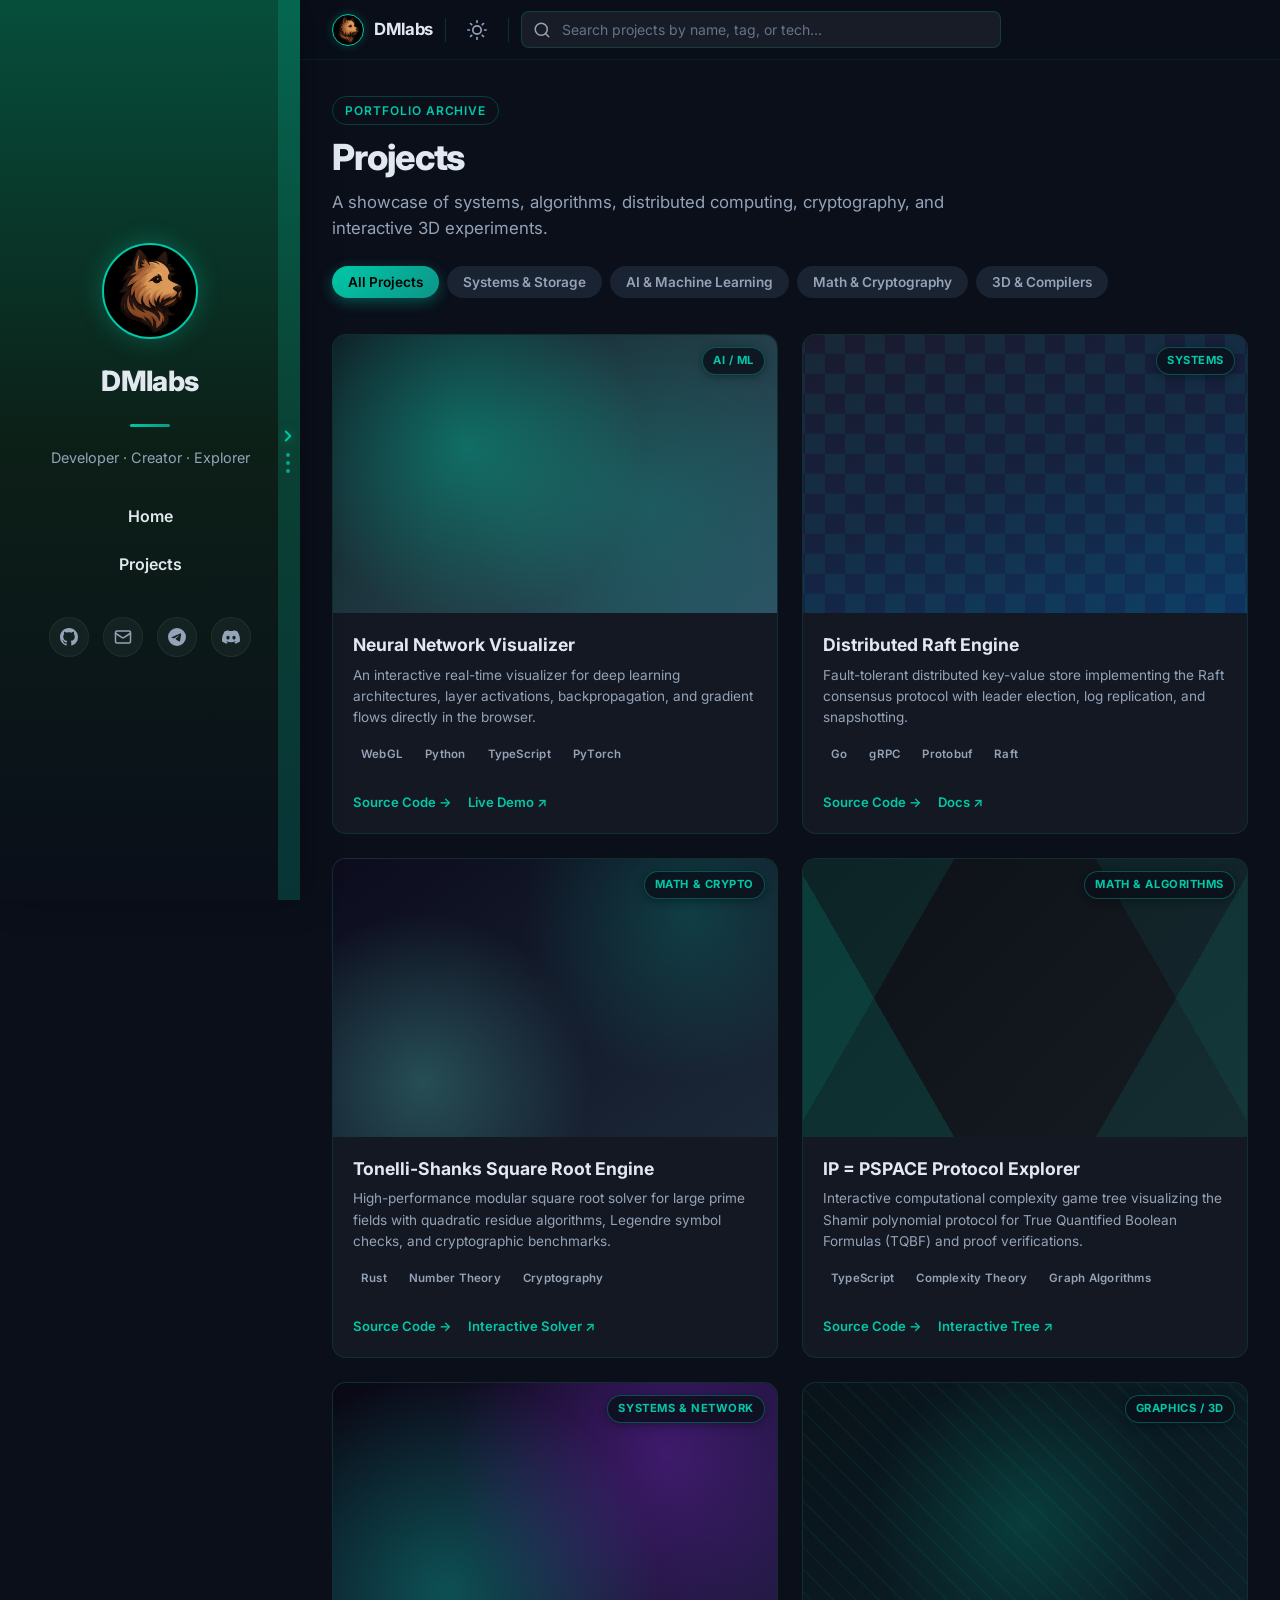
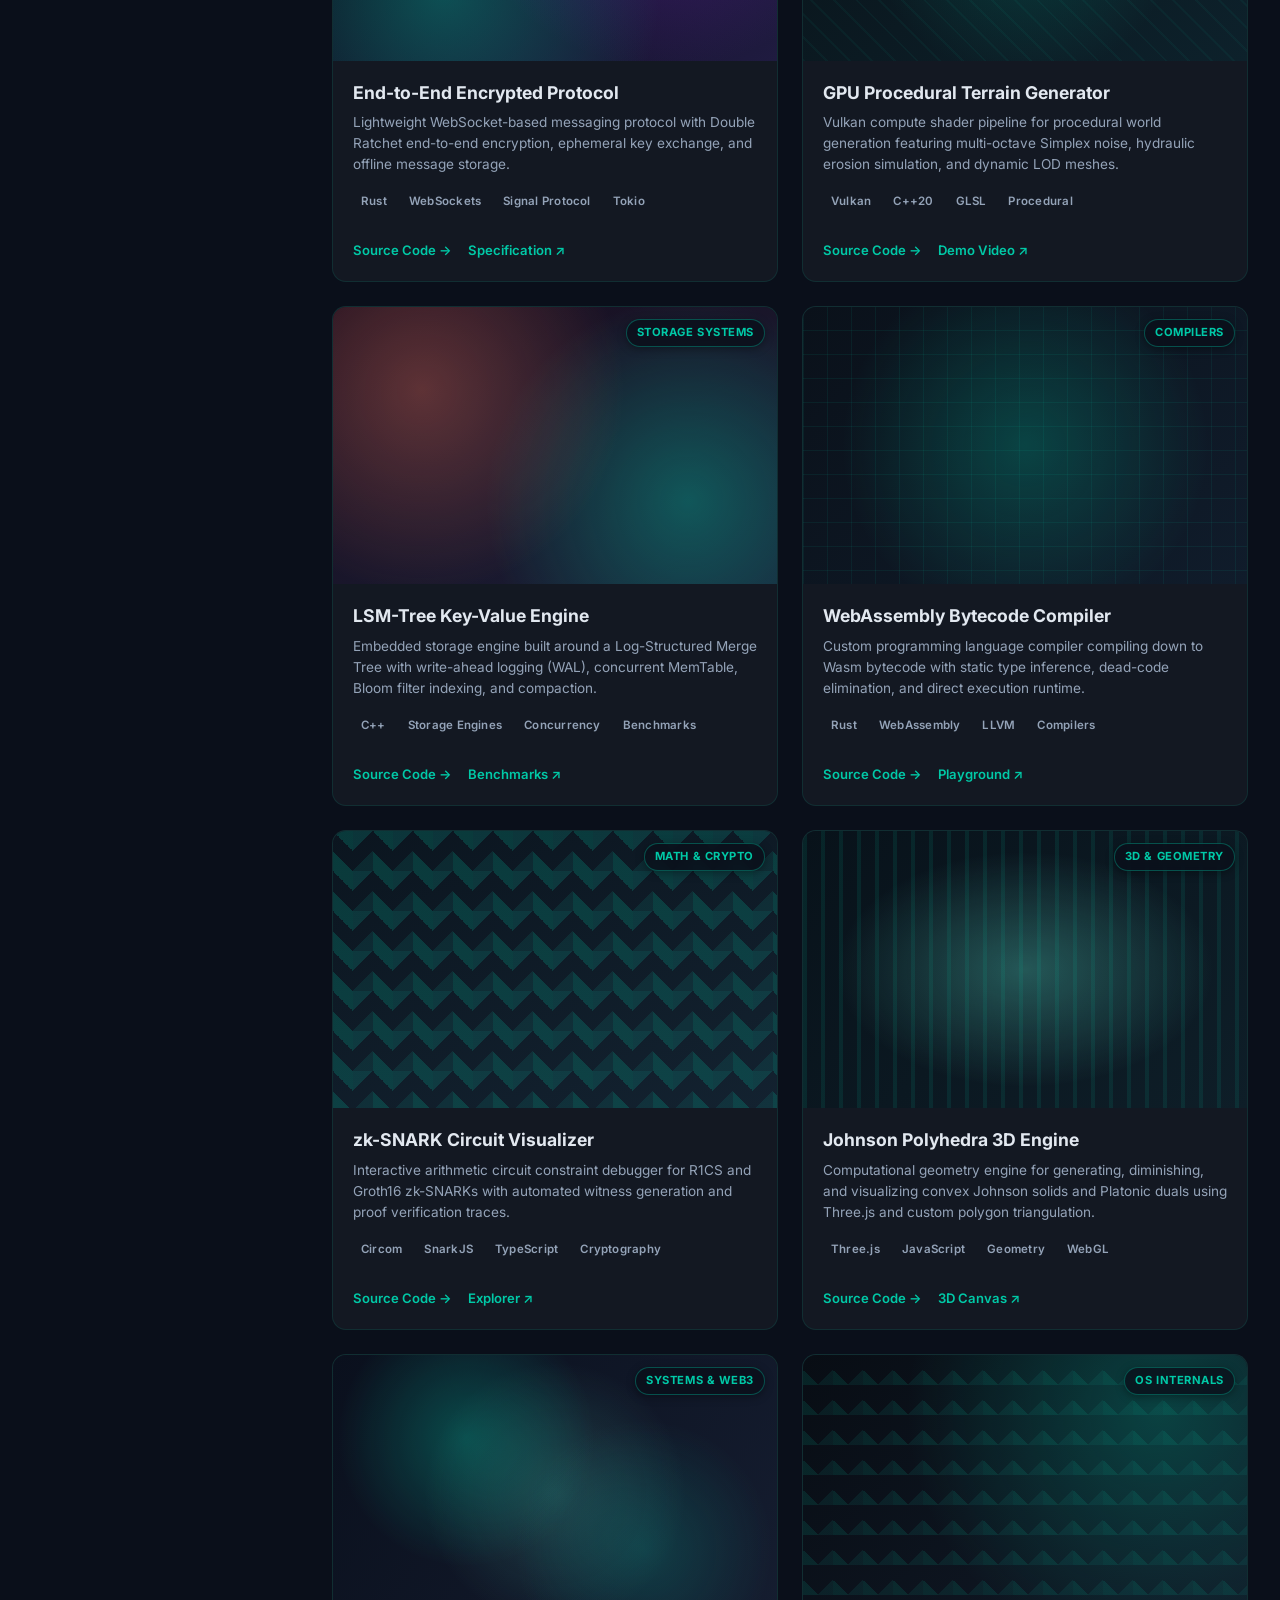
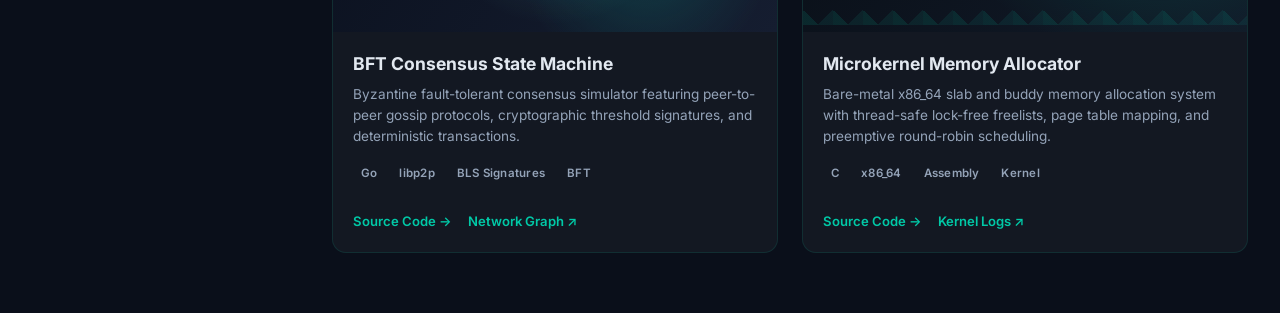
==== projects.html @ b9696342 "Improved overall quality, added projects" ====
<!DOCTYPE html>
<html lang="en" data-theme="dark">

<head>
  <meta charset="UTF-8">
  <meta name="viewport" content="width=device-width, initial-scale=1.0">
  <title>Projects — DMlabs</title>
  <meta name="description"
    content="Explore projects by DMlabs — Distributed Systems, Artificial Intelligence, Cryptography, 3D Graphics, and Algorithms.">
  <meta name="theme-color" content="#0a0f1a">

  <!-- Favicon -->
  <link rel="icon" type="image/png" href="logo.png">
  <link rel="apple-touch-icon" href="logo.png">

  <!-- Open Graph -->
  <meta property="og:title" content="Projects — DMlabs">
  <meta property="og:description" content="Explore projects by DMlabs — Systems, AI/ML, Cryptography, and 3D Graphics.">
  <meta property="og:type" content="website">
  <meta property="og:image" content="logo.png">

  <link rel="stylesheet" href="style.css">
</head>

<body>

  <div class="layout">

    <!-- ==================== Sidebar (Left Side) ==================== -->
    <aside class="sidebar" id="sidebar" aria-label="Sidebar panel">
      <!-- Toggle / Sliver strip on the right edge of the sidebar -->
      <div class="sidebar-handle" id="sidebar-handle" role="button" tabindex="0" aria-label="Toggle fullscreen"
        title="Toggle fullscreen / small side bar">
        <div class="sliver-pill">
          <!-- Chevron pointing right (expand to fullscreen) -->
          <svg class="sliver-arrow icon-expand" viewBox="0 0 24 24" fill="none" stroke="currentColor" stroke-width="2.5"
            stroke-linecap="round" stroke-linejoin="round" aria-hidden="true">
            <polyline points="9 18 15 12 9 6" />
          </svg>
          <!-- 3 grip dots -->
          <div class="sliver-grip" aria-hidden="true">
            <span></span>
            <span></span>
            <span></span>
          </div>
          <!-- Chevron pointing left (collapse back to small side bar) -->
          <svg class="sliver-arrow icon-collapse" viewBox="0 0 24 24" fill="none" stroke="currentColor"
            stroke-width="2.5" stroke-linecap="round" stroke-linejoin="round" aria-hidden="true">
            <polyline points="15 18 9 12 15 6" />
          </svg>
        </div>
      </div>

      <!-- Close / Restore button -->
      <button class="sidebar-close" id="sidebar-close" aria-label="Return to small side bar"
        title="Return to small side bar">
        <svg viewBox="0 0 24 24" fill="none" stroke="currentColor" stroke-width="2" stroke-linecap="round"
          stroke-linejoin="round">
          <line x1="18" y1="6" x2="6" y2="18" />
          <line x1="6" y1="6" x2="18" y2="18" />
        </svg>
      </button>

      <div class="sidebar-inner">
        <!-- Logo -->
        <a href="index.html" class="brand-logo-link" aria-label="DMlabs Homepage">
          <div class="brand-logo-container">
            <img src="logo.png" alt="DMlabs Logo" class="brand-logo" width="96" height="96">
          </div>
        </a>

        <!-- Brand -->
        <h2 class="brand-name"><a href="index.html" aria-label="DMlabs Homepage">DMlabs</a></h2>
        <div class="sidebar-divider"></div>
        <p class="brand-tagline">Developer · Creator · Explorer</p>

        <!-- Navigation -->
        <nav class="sidebar-nav">
          <a href="index.html">Home</a>
          <a href="projects.html" class="active">Projects</a>
        </nav>

        <!-- Social Links -->
        <div class="social-links">
          <!-- GitHub -->
          <a href="https://github.com/DMnext" target="_blank" rel="noopener noreferrer" aria-label="GitHub">
            <svg viewBox="0 0 24 24" fill="currentColor">
              <path
                d="M12 0C5.37 0 0 5.37 0 12c0 5.31 3.435 9.795 8.205 11.385.6.105.825-.255.825-.57 0-.285-.015-1.23-.015-2.235-3.015.555-3.795-.735-4.035-1.41-.135-.345-.72-1.41-1.23-1.695-.42-.225-1.02-.78-.015-.795.945-.015 1.62.87 1.845 1.23 1.08 1.815 2.805 1.305 3.495.99.105-.78.42-1.305.765-1.605-2.67-.3-5.46-1.335-5.46-5.925 0-1.305.465-2.385 1.23-3.225-.12-.3-.54-1.53.12-3.18 0 0 1.005-.315 3.3 1.23.96-.27 1.98-.405 3-.405s2.04.135 3 .405c2.295-1.56 3.3-1.23 3.3-1.23.66 1.65.24 2.88.12 3.18.765.84 1.23 1.905 1.23 3.225 0 4.605-2.805 5.625-5.475 5.925.435.375.81 1.095.81 2.22 0 1.605-.015 2.895-.015 3.3 0 .315.225.69.825.57A12.02 12.02 0 0 0 24 12c0-6.63-5.37-12-12-12z" />
            </svg>
          </a>
          <!-- Email -->
          <a href="mailto:dm2labs@gmail.com" aria-label="Email">
            <svg viewBox="0 0 24 24" fill="none" stroke="currentColor" stroke-width="2" stroke-linecap="round"
              stroke-linejoin="round">
              <rect x="2" y="4" width="20" height="16" rx="2" />
              <path d="m22 7-8.97 5.7a1.94 1.94 0 0 1-2.06 0L2 7" />
            </svg>
          </a>
          <!-- Telegram -->
          <a href="https://t.me/dm2labs" target="_blank" rel="noopener noreferrer" aria-label="Telegram">
            <svg viewBox="0 0 24 24" fill="currentColor">
              <path
                d="M11.944 0A12 12 0 0 0 0 12a12 12 0 0 0 12 12 12 12 0 0 0 12-12A12 12 0 0 0 12 0a12 12 0 0 0-.056 0zm4.962 7.224c.1-.002.321.023.465.14a.506.506 0 0 1 .171.325c.016.093.036.306.02.472-.18 1.898-.962 6.502-1.36 8.627-.168.9-.499 1.201-.82 1.23-.696.065-1.225-.46-1.9-.902-1.056-.693-1.653-1.124-2.678-1.8-1.185-.78-.417-1.21.258-1.91.177-.184 3.247-2.977 3.307-3.23.007-.032.014-.15-.056-.212s-.174-.041-.249-.024c-.106.024-1.793 1.14-5.061 3.345-.48.33-.913.49-1.302.48-.428-.008-1.252-.241-1.865-.44-.752-.245-1.349-.374-1.297-.789.027-.216.325-.437.893-.663 3.498-1.524 5.83-2.529 6.998-3.014 3.332-1.386 4.025-1.627 4.476-1.635z" />
            </svg>
          </a>
          <!-- Discord -->
          <a href="https://discordapp.com/users/1159151564368384041" target="_blank" rel="noopener noreferrer"
            aria-label="Discord">
            <svg viewBox="0 0 24 24" fill="currentColor">
              <path
                d="M20.317 4.37a19.791 19.791 0 0 0-4.885-1.515.074.074 0 0 0-.079.037c-.21.375-.444.864-.608 1.25a18.27 18.27 0 0 0-5.487 0 12.64 12.64 0 0 0-.617-1.25.077.077 0 0 0-.079-.037A19.736 19.736 0 0 0 3.677 4.37a.07.07 0 0 0-.032.027C.533 9.046-.32 13.58.099 18.057a.082.082 0 0 0 .031.057 19.9 19.9 0 0 0 5.993 3.03.078.078 0 0 0 .084-.028c.462-.63.874-1.295 1.226-1.994a.076.076 0 0 0-.041-.106 13.107 13.107 0 0 1-1.872-.892.077.077 0 0 1-.008-.128 10.2 10.2 0 0 0 .372-.292.074.074 0 0 1 .077-.01c3.928 1.793 8.18 1.793 12.062 0a.074.074 0 0 1 .078.01c.12.098.246.198.373.292a.077.077 0 0 1-.006.127 12.299 12.299 0 0 1-1.873.892.077.077 0 0 0-.041.107c.36.698.772 1.362 1.225 1.993a.076.076 0 0 0 .084.028 19.839 19.839 0 0 0 6.002-3.03.077.077 0 0 0 .032-.054c.5-5.177-.838-9.674-3.549-13.66a.061.061 0 0 0-.031-.03zM8.02 15.33c-1.183 0-2.157-1.085-2.157-2.419 0-1.333.956-2.419 2.157-2.419 1.21 0 2.176 1.096 2.157 2.42 0 1.333-.956 2.418-2.157 2.418zm7.975 0c-1.183 0-2.157-1.085-2.157-2.419 0-1.333.956-2.419 2.157-2.419 1.21 0 2.176 1.096 2.157 2.42 0 1.333-.946 2.418-2.157 2.418z" />
            </svg>
          </a>
        </div>
      </div>
    </aside>

    <!-- ==================== Main Content Area ==================== -->
    <div class="main-content" id="main-content">

      <!-- Top Bar: Hamburger (Mobile) + Brand Logo + Theme Toggle + Search -->
      <header class="top-bar">
        <!-- Mobile hamburger toggle button (on left side) -->
        <button class="hamburger" id="hamburger" aria-label="Toggle side panel" title="Toggle side panel">
          <svg viewBox="0 0 24 24" fill="none" stroke="currentColor" stroke-width="2" stroke-linecap="round"
            stroke-linejoin="round">
            <line x1="3" y1="6" x2="21" y2="6" />
            <line x1="3" y1="12" x2="21" y2="12" />
            <line x1="3" y1="18" x2="21" y2="18" />
          </svg>
        </button>

        <!-- Brand Logo & Name in Header -->
        <a href="index.html" class="top-bar-brand" aria-label="DMlabs Home">
          <img src="logo.png" alt="DMlabs logo" class="top-bar-logo" width="32" height="32">
          <span class="top-bar-name">DMlabs</span>
        </a>

        <div class="top-bar-divider"></div>

        <button class="theme-toggle" id="theme-toggle" aria-label="Toggle theme" title="Toggle light/dark theme">
          <!-- Sun icon (shown in dark mode) -->
          <svg class="icon-sun" viewBox="0 0 24 24" fill="none" stroke="currentColor" stroke-width="2"
            stroke-linecap="round" stroke-linejoin="round">
            <circle cx="12" cy="12" r="5" />
            <line x1="12" y1="1" x2="12" y2="3" />
            <line x1="12" y1="21" x2="12" y2="23" />
            <line x1="4.22" y1="4.22" x2="5.64" y2="5.64" />
            <line x1="18.36" y1="18.36" x2="19.78" y2="19.78" />
            <line x1="1" y1="12" x2="3" y2="12" />
            <line x1="21" y1="12" x2="23" y2="12" />
            <line x1="4.22" y1="19.78" x2="5.64" y2="18.36" />
            <line x1="18.36" y1="5.64" x2="19.78" y2="4.22" />
          </svg>
          <!-- Moon icon (shown in light mode) -->
          <svg class="icon-moon" viewBox="0 0 24 24" fill="none" stroke="currentColor" stroke-width="2"
            stroke-linecap="round" stroke-linejoin="round" style="display:none;">
            <path d="M21 12.79A9 9 0 1 1 11.21 3 7 7 0 0 0 21 12.79z" />
          </svg>
        </button>

        <div class="top-bar-divider"></div>

        <div class="search-container">
          <span class="search-icon" aria-hidden="true">
            <svg viewBox="0 0 24 24" fill="none" stroke="currentColor" stroke-width="2" stroke-linecap="round"
              stroke-linejoin="round">
              <circle cx="11" cy="11" r="8" />
              <line x1="21" y1="21" x2="16.65" y2="16.65" />
            </svg>
          </span>
          <input type="search" class="search-input" id="search-input" placeholder="Search projects by name, tag, or tech..."
            aria-label="Search projects" autocomplete="off" spellcheck="false">
        </div>
      </header>

      <!-- Projects Page Header -->
      <section class="page-header-section">
        <div class="page-header-badge">Portfolio Archive</div>
        <h1 class="page-title">Projects</h1>
        <p class="page-subtitle">
          A showcase of systems, algorithms, distributed computing, cryptography, and interactive 3D experiments.
        </p>

        <!-- Category Filters -->
        <div class="filter-bar" role="tablist" aria-label="Project categories">
          <button class="filter-btn active" data-category="all" role="tab" aria-selected="true">All Projects</button>
          <button class="filter-btn" data-category="systems" role="tab" aria-selected="false">Systems & Storage</button>
          <button class="filter-btn" data-category="ai" role="tab" aria-selected="false">AI & Machine Learning</button>
          <button class="filter-btn" data-category="math" role="tab" aria-selected="false">Math & Cryptography</button>
          <button class="filter-btn" data-category="graphics" role="tab" aria-selected="false">3D & Compilers</button>
        </div>
      </section>

      <!-- Projects Grid -->
      <section class="projects-section projects-page-section">
        <div class="projects-grid" id="projects-grid">

          <!-- Card 1: Neural Network Visualizer -->
          <article class="project-card" data-category="ai">
            <div class="card-image">
              <div class="card-image-inner pattern-1"></div>
              <span class="card-badge">AI / ML</span>
            </div>
            <div class="card-body">
              <h3 class="card-title"><a href="#">Neural Network Visualizer</a></h3>
              <p class="card-desc">An interactive real-time visualizer for deep learning architectures, layer activations, backpropagation, and gradient flows directly in the browser.</p>
              <div class="card-tags">
                <span class="tag-pill">WebGL</span>
                <span class="tag-pill">Python</span>
                <span class="tag-pill">TypeScript</span>
                <span class="tag-pill">PyTorch</span>
              </div>
              <div class="card-actions">
                <a href="#" class="card-action-link">Source Code →</a>
                <a href="#" class="card-action-link">Live Demo ↗</a>
              </div>
            </div>
          </article>

          <!-- Card 2: Distributed Raft Consensus Engine -->
          <article class="project-card" data-category="systems">
            <div class="card-image">
              <div class="card-image-inner pattern-2"></div>
              <span class="card-badge">Systems</span>
            </div>
            <div class="card-body">
              <h3 class="card-title"><a href="#">Distributed Raft Engine</a></h3>
              <p class="card-desc">Fault-tolerant distributed key-value store implementing the Raft consensus protocol with leader election, log replication, and snapshotting.</p>
              <div class="card-tags">
                <span class="tag-pill">Go</span>
                <span class="tag-pill">gRPC</span>
                <span class="tag-pill">Protobuf</span>
                <span class="tag-pill">Raft</span>
              </div>
              <div class="card-actions">
                <a href="#" class="card-action-link">Source Code →</a>
                <a href="#" class="card-action-link">Docs ↗</a>
              </div>
            </div>
          </article>

          <!-- Card 3: Tonelli-Shanks Prime Modulo Engine -->
          <article class="project-card" data-category="math">
            <div class="card-image">
              <div class="card-image-inner pattern-3"></div>
              <span class="card-badge">Math & Crypto</span>
            </div>
            <div class="card-body">
              <h3 class="card-title"><a href="#">Tonelli-Shanks Square Root Engine</a></h3>
              <p class="card-desc">High-performance modular square root solver for large prime fields with quadratic residue algorithms, Legendre symbol checks, and cryptographic benchmarks.</p>
              <div class="card-tags">
                <span class="tag-pill">Rust</span>
                <span class="tag-pill">Number Theory</span>
                <span class="tag-pill">Cryptography</span>
              </div>
              <div class="card-actions">
                <a href="#" class="card-action-link">Source Code →</a>
                <a href="#" class="card-action-link">Interactive Solver ↗</a>
              </div>
            </div>
          </article>

          <!-- Card 4: IP = PSPACE Interactive Protocol Explorer -->
          <article class="project-card" data-category="math">
            <div class="card-image">
              <div class="card-image-inner pattern-4"></div>
              <span class="card-badge">Math & Algorithms</span>
            </div>
            <div class="card-body">
              <h3 class="card-title"><a href="#">IP = PSPACE Protocol Explorer</a></h3>
              <p class="card-desc">Interactive computational complexity game tree visualizing the Shamir polynomial protocol for True Quantified Boolean Formulas (TQBF) and proof verifications.</p>
              <div class="card-tags">
                <span class="tag-pill">TypeScript</span>
                <span class="tag-pill">Complexity Theory</span>
                <span class="tag-pill">Graph Algorithms</span>
              </div>
              <div class="card-actions">
                <a href="#" class="card-action-link">Source Code →</a>
                <a href="#" class="card-action-link">Interactive Tree ↗</a>
              </div>
            </div>
          </article>

          <!-- Card 5: Real-Time Encrypted Chat Protocol -->
          <article class="project-card" data-category="systems">
            <div class="card-image">
              <div class="card-image-inner pattern-5"></div>
              <span class="card-badge">Systems & Network</span>
            </div>
            <div class="card-body">
              <h3 class="card-title"><a href="#">End-to-End Encrypted Protocol</a></h3>
              <p class="card-desc">Lightweight WebSocket-based messaging protocol with Double Ratchet end-to-end encryption, ephemeral key exchange, and offline message storage.</p>
              <div class="card-tags">
                <span class="tag-pill">Rust</span>
                <span class="tag-pill">WebSockets</span>
                <span class="tag-pill">Signal Protocol</span>
                <span class="tag-pill">Tokio</span>
              </div>
              <div class="card-actions">
                <a href="#" class="card-action-link">Source Code →</a>
                <a href="#" class="card-action-link">Specification ↗</a>
              </div>
            </div>
          </article>

          <!-- Card 6: GPU Procedural Terrain Generator -->
          <article class="project-card" data-category="graphics">
            <div class="card-image">
              <div class="card-image-inner pattern-6"></div>
              <span class="card-badge">Graphics / 3D</span>
            </div>
            <div class="card-body">
              <h3 class="card-title"><a href="#">GPU Procedural Terrain Generator</a></h3>
              <p class="card-desc">Vulkan compute shader pipeline for procedural world generation featuring multi-octave Simplex noise, hydraulic erosion simulation, and dynamic LOD meshes.</p>
              <div class="card-tags">
                <span class="tag-pill">Vulkan</span>
                <span class="tag-pill">C++20</span>
                <span class="tag-pill">GLSL</span>
                <span class="tag-pill">Procedural</span>
              </div>
              <div class="card-actions">
                <a href="#" class="card-action-link">Source Code →</a>
                <a href="#" class="card-action-link">Demo Video ↗</a>
              </div>
            </div>
          </article>

          <!-- Card 7: LSM-Tree Key-Value Database -->
          <article class="project-card" data-category="systems">
            <div class="card-image">
              <div class="card-image-inner pattern-7"></div>
              <span class="card-badge">Storage Systems</span>
            </div>
            <div class="card-body">
              <h3 class="card-title"><a href="#">LSM-Tree Key-Value Engine</a></h3>
              <p class="card-desc">Embedded storage engine built around a Log-Structured Merge Tree with write-ahead logging (WAL), concurrent MemTable, Bloom filter indexing, and compaction.</p>
              <div class="card-tags">
                <span class="tag-pill">C++</span>
                <span class="tag-pill">Storage Engines</span>
                <span class="tag-pill">Concurrency</span>
                <span class="tag-pill">Benchmarks</span>
              </div>
              <div class="card-actions">
                <a href="#" class="card-action-link">Source Code →</a>
                <a href="#" class="card-action-link">Benchmarks ↗</a>
              </div>
            </div>
          </article>

          <!-- Card 8: WebAssembly Bytecode Compiler -->
          <article class="project-card" data-category="graphics">
            <div class="card-image">
              <div class="card-image-inner pattern-8"></div>
              <span class="card-badge">Compilers</span>
            </div>
            <div class="card-body">
              <h3 class="card-title"><a href="#">WebAssembly Bytecode Compiler</a></h3>
              <p class="card-desc">Custom programming language compiler compiling down to Wasm bytecode with static type inference, dead-code elimination, and direct execution runtime.</p>
              <div class="card-tags">
                <span class="tag-pill">Rust</span>
                <span class="tag-pill">WebAssembly</span>
                <span class="tag-pill">LLVM</span>
                <span class="tag-pill">Compilers</span>
              </div>
              <div class="card-actions">
                <a href="#" class="card-action-link">Source Code →</a>
                <a href="#" class="card-action-link">Playground ↗</a>
              </div>
            </div>
          </article>

          <!-- Card 9: Zero-Knowledge Proof Circuit Visualizer -->
          <article class="project-card" data-category="math">
            <div class="card-image">
              <div class="card-image-inner pattern-9"></div>
              <span class="card-badge">Math & Crypto</span>
            </div>
            <div class="card-body">
              <h3 class="card-title"><a href="#">zk-SNARK Circuit Visualizer</a></h3>
              <p class="card-desc">Interactive arithmetic circuit constraint debugger for R1CS and Groth16 zk-SNARKs with automated witness generation and proof verification traces.</p>
              <div class="card-tags">
                <span class="tag-pill">Circom</span>
                <span class="tag-pill">SnarkJS</span>
                <span class="tag-pill">TypeScript</span>
                <span class="tag-pill">Cryptography</span>
              </div>
              <div class="card-actions">
                <a href="#" class="card-action-link">Source Code →</a>
                <a href="#" class="card-action-link">Explorer ↗</a>
              </div>
            </div>
          </article>

          <!-- Card 10: Metabidiminished 3D Polyhedra Explorer -->
          <article class="project-card" data-category="graphics">
            <div class="card-image">
              <div class="card-image-inner pattern-10"></div>
              <span class="card-badge">3D & Geometry</span>
            </div>
            <div class="card-body">
              <h3 class="card-title"><a href="#">Johnson Polyhedra 3D Engine</a></h3>
              <p class="card-desc">Computational geometry engine for generating, diminishing, and visualizing convex Johnson solids and Platonic duals using Three.js and custom polygon triangulation.</p>
              <div class="card-tags">
                <span class="tag-pill">Three.js</span>
                <span class="tag-pill">JavaScript</span>
                <span class="tag-pill">Geometry</span>
                <span class="tag-pill">WebGL</span>
              </div>
              <div class="card-actions">
                <a href="#" class="card-action-link">Source Code →</a>
                <a href="#" class="card-action-link">3D Canvas ↗</a>
              </div>
            </div>
          </article>

          <!-- Card 11: BFT Blockchain State Machine Prototype -->
          <article class="project-card" data-category="systems">
            <div class="card-image">
              <div class="card-image-inner pattern-11"></div>
              <span class="card-badge">Systems & Web3</span>
            </div>
            <div class="card-body">
              <h3 class="card-title"><a href="#">BFT Consensus State Machine</a></h3>
              <p class="card-desc">Byzantine fault-tolerant consensus simulator featuring peer-to-peer gossip protocols, cryptographic threshold signatures, and deterministic transactions.</p>
              <div class="card-tags">
                <span class="tag-pill">Go</span>
                <span class="tag-pill">libp2p</span>
                <span class="tag-pill">BLS Signatures</span>
                <span class="tag-pill">BFT</span>
              </div>
              <div class="card-actions">
                <a href="#" class="card-action-link">Source Code →</a>
                <a href="#" class="card-action-link">Network Graph ↗</a>
              </div>
            </div>
          </article>

          <!-- Card 12: Microkernel Memory Allocator & Scheduler -->
          <article class="project-card" data-category="systems">
            <div class="card-image">
              <div class="card-image-inner pattern-12"></div>
              <span class="card-badge">OS Internals</span>
            </div>
            <div class="card-body">
              <h3 class="card-title"><a href="#">Microkernel Memory Allocator</a></h3>
              <p class="card-desc">Bare-metal x86_64 slab and buddy memory allocation system with thread-safe lock-free freelists, page table mapping, and preemptive round-robin scheduling.</p>
              <div class="card-tags">
                <span class="tag-pill">C</span>
                <span class="tag-pill">x86_64</span>
                <span class="tag-pill">Assembly</span>
                <span class="tag-pill">Kernel</span>
              </div>
              <div class="card-actions">
                <a href="#" class="card-action-link">Source Code →</a>
                <a href="#" class="card-action-link">Kernel Logs ↗</a>
              </div>
            </div>
          </article>

          <!-- No results message -->
          <div class="no-results" id="no-results">
            <svg viewBox="0 0 24 24" fill="none" stroke="currentColor" stroke-width="1.5" stroke-linecap="round"
              stroke-linejoin="round">
              <circle cx="11" cy="11" r="8" />
              <line x1="21" y1="21" x2="16.65" y2="16.65" />
            </svg>
            <p>No projects match your search or filter criteria.</p>
          </div>

        </div>
      </section>

    </div>

    <!-- Sidebar overlay for mobile / fullscreen backdrop -->
    <div class="sidebar-overlay" id="sidebar-overlay"></div>

  </div>

  <!-- Scripts -->
  <script defer src="script.js"></script>
</body>

</html>
---- style.css ----
/* ============================================
   DMlabs Portfolio — Design System & Styles
   ============================================ */

/* --- Google Fonts --- */
@import url('https://fonts.googleapis.com/css2?family=Inter:wght@300;400;500;600;700;800&display=swap');

/* --- CSS Custom Properties (Dark Theme — Default) --- */
:root {
  --bg-primary: #0a0f1a;
  --bg-secondary: #111827;
  --bg-surface: #1a2332;
  --text-primary: #e2e8f0;
  --text-secondary: #94a3b8;
  --text-muted: #64748b;
  --accent: #00c9a7;
  --accent-light: #5eead4;
  --accent-dark: #0d9488;
  --accent-gradient: linear-gradient(135deg, #00c9a7, #0d9488);
  --card-bg: rgba(255, 255, 255, 0.04);
  --card-border: rgba(0, 201, 167, 0.12);
  --card-hover-border: rgba(0, 201, 167, 0.35);
  --card-hover-shadow: 0 20px 40px rgba(0, 201, 167, 0.12);
  --sidebar-gradient: linear-gradient(180deg, #064e3b 0%, #0c1f17 50%, #0a0f1a 100%);
  --header-bg: rgba(10, 15, 26, 0.85);
  --header-border: rgba(0, 201, 167, 0.1);
  --divider: rgba(0, 201, 167, 0.2);
  --search-bg: rgba(255, 255, 255, 0.06);
  --search-border: rgba(0, 201, 167, 0.2);
  --search-focus-border: rgba(0, 201, 167, 0.5);
  --icon-color: #94a3b8;
  --icon-hover: #00c9a7;
  --overlay-bg: rgba(0, 0, 0, 0.6);
  --scrollbar-track: #111827;
  --scrollbar-thumb: #1e3a30;
  --handle-color: rgba(0, 201, 167, 0.2);
  --handle-hover: rgba(0, 201, 167, 0.45);

  /* Sizing */
  --sidebar-width: 300px;
  --sliver-width: 34px;
  --header-height: 60px;
  --border-radius: 14px;
  --border-radius-sm: 8px;
  --border-radius-lg: 20px;

  /* Animation */
  --transition: 0.3s cubic-bezier(0.4, 0, 0.2, 1);
  --transition-slow: 0.5s cubic-bezier(0.4, 0, 0.2, 1);
}

/* --- Light Theme Override --- */
[data-theme="light"] {
  --bg-primary: #f8fafb;
  --bg-secondary: #ffffff;
  --bg-surface: #f1f5f9;
  --text-primary: #1a202c;
  --text-secondary: #4a5568;
  --text-muted: #718096;
  --accent: #0d9488;
  --accent-light: #14b8a6;
  --accent-dark: #047857;
  --accent-gradient: linear-gradient(135deg, #14b8a6, #047857);
  --card-bg: #ffffff;
  --card-border: rgba(13, 148, 136, 0.15);
  --card-hover-border: rgba(13, 148, 136, 0.4);
  --card-hover-shadow: 0 20px 40px rgba(13, 148, 136, 0.1);
  --sidebar-gradient: linear-gradient(180deg, #ccfbf1 0%, #e6fffa 50%, #f8fafb 100%);
  --header-bg: rgba(248, 250, 251, 0.88);
  --header-border: rgba(13, 148, 136, 0.12);
  --divider: rgba(13, 148, 136, 0.2);
  --search-bg: rgba(0, 0, 0, 0.04);
  --search-border: rgba(13, 148, 136, 0.2);
  --search-focus-border: rgba(13, 148, 136, 0.5);
  --icon-color: #4a5568;
  --icon-hover: #0d9488;
  --overlay-bg: rgba(0, 0, 0, 0.3);
  --scrollbar-track: #e2e8f0;
  --scrollbar-thumb: #a0d8cc;
  --handle-color: rgba(13, 148, 136, 0.2);
  --handle-hover: rgba(13, 148, 136, 0.4);
}

/* --- Reset & Base --- */
*, *::before, *::after {
  margin: 0;
  padding: 0;
  box-sizing: border-box;
}

html {
  scroll-behavior: smooth;
  scrollbar-color: var(--scrollbar-thumb) var(--scrollbar-track);
}

body {
  font-family: 'Inter', -apple-system, BlinkMacSystemFont, 'Segoe UI', sans-serif;
  background: var(--bg-primary);
  color: var(--text-primary);
  line-height: 1.6;
  overflow-x: hidden;
  transition: background var(--transition), color var(--transition);
  -webkit-font-smoothing: antialiased;
  -moz-osx-font-smoothing: grayscale;
}

a {
  color: var(--accent);
  text-decoration: none;
  transition: color var(--transition);
}
a:hover { color: var(--accent-light); }

::-webkit-scrollbar { width: 8px; }
::-webkit-scrollbar-track { background: var(--scrollbar-track); }
::-webkit-scrollbar-thumb { background: var(--scrollbar-thumb); border-radius: 4px; }

/* ============================================ Layout */
.layout { display: flex; min-height: 100vh; position: relative; }

/* Main Content Area (Margin on the LEFT for sidebar) */
.main-content {
  flex: 1;
  margin-left: var(--sidebar-width);
  margin-right: 0;
  transition: margin var(--transition);
}

/* ============================================ Header / Top Bar */
.top-bar {
  position: sticky;
  top: 0;
  z-index: 100;
  display: flex;
  align-items: center;
  gap: 12px;
  padding: 10px 32px;
  height: var(--header-height);
  background: var(--header-bg);
  backdrop-filter: blur(20px);
  -webkit-backdrop-filter: blur(20px);
  border-bottom: 1px solid var(--header-border);
  transition: background var(--transition), border-color var(--transition), padding var(--transition);
}

.theme-toggle {
  display: flex;
  align-items: center;
  justify-content: center;
  width: 38px; height: 38px;
  border: none;
  background: transparent;
  color: var(--icon-color);
  cursor: pointer;
  border-radius: var(--border-radius-sm);
  transition: color var(--transition), background var(--transition);
  flex-shrink: 0;
}
.theme-toggle:hover { color: var(--icon-hover); background: var(--search-bg); }
.theme-toggle svg { width: 20px; height: 20px; }

.top-bar-divider {
  width: 1px; height: 24px;
  background: var(--divider);
  flex-shrink: 0;
}

/* Top Bar Brand */
.top-bar-brand {
  display: flex;
  align-items: center;
  gap: 10px;
  text-decoration: none;
  color: var(--text-primary);
  font-weight: 700;
  font-size: 1.05rem;
  letter-spacing: -0.02em;
  transition: color var(--transition);
  flex-shrink: 0;
}
.top-bar-brand:hover {
  color: var(--accent);
}
.top-bar-logo {
  width: 32px;
  height: 32px;
  border-radius: 50%;
  border: 1.5px solid var(--accent);
  box-shadow: 0 0 10px rgba(0, 201, 167, 0.25);
  display: block;
  object-fit: cover;
  background: #000;
  transition: transform var(--transition), box-shadow var(--transition), border-color var(--transition);
}
.top-bar-brand:hover .top-bar-logo {
  transform: scale(1.08);
  border-color: var(--accent-light);
  box-shadow: 0 0 14px rgba(94, 234, 212, 0.5);
}
.top-bar-name {
  font-weight: 700;
}


.search-container,
.search-wrapper {
  position: relative;
  flex: 1;
  max-width: 480px;
  display: flex;
  align-items: center;
}

.search-icon {
  position: absolute;
  left: 12px;
  color: var(--icon-color);
  pointer-events: none;
  transition: color var(--transition);
}
.search-icon svg { width: 18px; height: 18px; display: block; }

.search-input {
  width: 100%;
  padding: 9px 14px 9px 40px;
  border: 1px solid var(--search-border);
  border-radius: var(--border-radius-sm);
  background: var(--search-bg);
  color: var(--text-primary);
  font-family: inherit;
  font-size: 0.875rem;
  outline: none;
  transition: border-color var(--transition), background var(--transition),
    box-shadow var(--transition), color var(--transition);
}
.search-input::placeholder { color: var(--text-muted); }
.search-input:focus {
  border-color: var(--search-focus-border);
  box-shadow: 0 0 0 3px rgba(0, 201, 167, 0.08);
}

/* Hamburger (mobile on left) */
.hamburger {
  display: none;
  align-items: center;
  justify-content: center;
  width: 38px; height: 38px;
  border: none;
  background: transparent;
  color: var(--icon-color);
  cursor: pointer;
  border-radius: var(--border-radius-sm);
  transition: color var(--transition), background var(--transition);
  flex-shrink: 0;
}
.hamburger:hover { color: var(--icon-hover); background: var(--search-bg); }
.hamburger svg { width: 22px; height: 22px; }

/* ============================================ Sidebar (LEFT SIDE) */
.sidebar {
  position: fixed;
  left: 0; top: 0; bottom: 0;
  right: auto;
  width: var(--sidebar-width);
  background: var(--sidebar-gradient);
  display: flex;
  flex-direction: column;
  align-items: center;
  justify-content: center;
  padding: 40px 28px;
  z-index: 200;
  transition: background var(--transition-slow), transform 0.35s cubic-bezier(0.16, 1, 0.3, 1), width 0.35s cubic-bezier(0.16, 1, 0.3, 1);
  overflow-y: auto;
  overflow-x: hidden;
  box-shadow: 8px 0 32px rgba(0, 0, 0, 0.25);
}

/* Fullscreen Mode */
.sidebar.fullscreen {
  width: 100vw !important;
  z-index: 250;
  box-shadow: 0 0 50px rgba(0, 0, 0, 0.6);
}

/* Suppress transition during active gesture slide */
.sidebar.sliding {
  transition: none !important;
}

.sidebar-inner {
  display: flex;
  flex-direction: column;
  align-items: center;
  gap: 20px;
  text-align: center;
  width: 100%;
}

/* --- Toggle / Sliver Strip on RIGHT EDGE of sidebar --- */
.sidebar-handle {
  position: absolute;
  right: 0; top: 0; bottom: 0;
  left: auto;
  width: 22px;
  cursor: pointer;
  background: var(--handle-color);
  border-right: 2px solid transparent;
  z-index: 210;
  transition: background var(--transition), width var(--transition), border-color var(--transition);
  display: flex;
  align-items: center;
  justify-content: center;
  touch-action: none;
  user-select: none;
  -webkit-user-select: none;
}

.sidebar-handle:hover {
  width: 28px;
  background: var(--handle-hover);
  border-right-color: var(--accent);
}

/* Sliver pill indicator (chevron + grip dots) */
.sliver-pill {
  display: flex;
  flex-direction: column;
  align-items: center;
  justify-content: center;
  gap: 8px;
  width: 100%;
  height: 84px;
  pointer-events: none;
}

.sliver-arrow {
  width: 18px;
  height: 18px;
  color: var(--accent);
  filter: drop-shadow(0 0 5px rgba(0, 201, 167, 0.5));
  transition: transform var(--transition), color var(--transition);
}

/* Small sidebar: arrow points right (expand) */
.sliver-arrow.icon-expand {
  display: block;
}
.sliver-arrow.icon-collapse {
  display: none;
}

/* Fullscreen: arrow points left (collapse) */
.sidebar.fullscreen .sliver-arrow.icon-expand,
.sidebar.open .sliver-arrow.icon-expand {
  display: none;
}
.sidebar.fullscreen .sliver-arrow.icon-collapse,
.sidebar.open .sliver-arrow.icon-collapse {
  display: block;
}

.sliver-grip {
  display: flex;
  flex-direction: column;
  gap: 4px;
  align-items: center;
}

.sliver-grip span {
  width: 4px;
  height: 4px;
  border-radius: 50%;
  background: var(--accent);
  opacity: 0.75;
  transition: opacity var(--transition), background var(--transition);
}


/* --- Brand Logo in Sidebar --- */
.brand-logo-container {
  width: 96px;
  height: 96px;
  border-radius: 50%;
  border: 2.5px solid var(--accent);
  box-shadow: 0 0 24px rgba(0, 201, 167, 0.3);
  display: flex;
  align-items: center;
  justify-content: center;
  overflow: hidden;
  position: relative;
  background: #000000;
  transition: transform var(--transition), box-shadow var(--transition), border-color var(--transition);
}

.brand-logo-container:hover {
  transform: scale(1.06);
  border-color: var(--accent-light);
  box-shadow: 0 0 32px rgba(94, 234, 212, 0.5);
}

.brand-logo {
  width: 100%;
  height: 100%;
  object-fit: cover;
  display: block;
  border-radius: 50%;
}

.brand-monogram {
  width: 90px; height: 90px;
  border-radius: 50%;
  background: var(--bg-primary);
  display: flex;
  align-items: center;
  justify-content: center;
  font-size: 1.75rem;
  font-weight: 800;
  color: var(--accent);
  border: 2px solid var(--accent);
  position: relative;
  overflow: hidden;
  transition: background var(--transition), border-color var(--transition), color var(--transition);
}
.brand-monogram::after {
  content: '';
  position: absolute; inset: 0;
  border-radius: 50%;
  background: var(--accent-gradient);
  opacity: 0.08;
  transition: opacity var(--transition);
}
.brand-monogram:hover::after { opacity: 0.18; }

.brand-logo-link {
  display: inline-block;
  text-decoration: none;
  cursor: pointer;
  border-radius: 50%;
}

.brand-name {
  font-size: 1.75rem;
  font-weight: 800;
  letter-spacing: -0.02em;
  color: var(--text-primary);
  transition: color var(--transition);
}

.brand-name a {
  color: inherit;
  text-decoration: none;
  display: inline-block;
  transition: color var(--transition), text-shadow var(--transition), transform var(--transition);
}

.brand-name a:hover {
  color: var(--accent);
  text-shadow: 0 0 16px rgba(0, 201, 167, 0.45);
  transform: scale(1.02);
}

.sidebar-divider {
  width: 40px; height: 3px;
  border-radius: 2px;
  background: var(--accent-gradient);
}

.brand-tagline {
  font-size: 0.9rem;
  color: var(--text-secondary);
  line-height: 1.5;
  max-width: 220px;
  transition: color var(--transition);
}

/* Sidebar Nav */
.sidebar-nav {
  display: flex;
  flex-direction: column;
  gap: 6px;
  width: 100%;
  margin-top: 8px;
}

.sidebar-nav a {
  display: block;
  padding: 8px 16px;
  font-size: 1rem;
  font-weight: 600;
  color: var(--text-primary);
  border-radius: var(--border-radius-sm);
  position: relative;
  transition: color var(--transition), background var(--transition);
}
.sidebar-nav a::after {
  content: '';
  position: absolute;
  bottom: 4px; left: 50%;
  transform: translateX(-50%);
  width: 0; height: 2px;
  background: var(--accent-gradient);
  border-radius: 1px;
  transition: width var(--transition);
}
.sidebar-nav a:hover { color: var(--accent); background: rgba(0,201,167,0.06); }
.sidebar-nav a:hover::after { width: 50%; }

/* Social */
.social-links {
  display: flex;
  gap: 14px;
  margin-top: 12px;
}

.social-links a {
  display: flex;
  align-items: center;
  justify-content: center;
  width: 40px; height: 40px;
  border-radius: 50%;
  color: var(--text-secondary);
  background: rgba(255,255,255,0.04);
  border: 1px solid rgba(255,255,255,0.06);
  transition: color var(--transition), background var(--transition),
    border-color var(--transition), transform var(--transition);
}
[data-theme="light"] .social-links a {
  background: rgba(0,0,0,0.03);
  border-color: rgba(0,0,0,0.06);
}
.social-links a:hover {
  color: var(--accent);
  background: rgba(0,201,167,0.1);
  border-color: var(--accent);
  transform: translateY(-3px);
}
.social-links a svg { width: 18px; height: 18px; }

/* Close / Restore button */
.sidebar-close {
  display: none;
  position: absolute;
  top: 16px; right: 24px;
  width: 38px; height: 38px;
  border: none;
  background: rgba(255, 255, 255, 0.08);
  color: var(--text-secondary);
  border-radius: 50%;
  cursor: pointer;
  align-items: center;
  justify-content: center;
  transition: background var(--transition), color var(--transition), transform var(--transition);
  z-index: 220;
}
.sidebar-close:hover {
  background: rgba(0, 201, 167, 0.15);
  color: var(--accent);
  transform: scale(1.08);
}
.sidebar-close svg { width: 20px; height: 20px; }

/* Show close button when in fullscreen or open on mobile */
.sidebar.fullscreen .sidebar-close,
.sidebar.open .sidebar-close {
  display: flex;
}

.sidebar-overlay {
  display: none;
  position: fixed; inset: 0;
  background: var(--overlay-bg);
  z-index: 199;
  opacity: 0;
  transition: opacity var(--transition);
}

/* ============================================ Introduction Section */
.intro-section {
  padding: 48px 32px 24px;
  max-width: 820px;
  animation: fadeInUp 0.6s ease backwards;
}

.intro-badge {
  display: inline-flex;
  align-items: center;
  gap: 8px;
  padding: 6px 14px;
  background: var(--accent-subtle);
  border: 1px solid rgba(0, 201, 167, 0.25);
  border-radius: 9999px;
  color: var(--accent);
  font-size: 0.78rem;
  font-weight: 600;
  letter-spacing: 0.04em;
  margin-bottom: 20px;
}

.intro-badge-dot {
  width: 7px;
  height: 7px;
  border-radius: 50%;
  background: var(--accent);
  box-shadow: 0 0 8px var(--accent);
  animation: pulseDot 2s infinite ease-in-out;
}

@keyframes pulseDot {
  0%, 100% { opacity: 1; transform: scale(1); }
  50% { opacity: 0.35; transform: scale(0.8); }
}

.intro-heading {
  font-size: 2.35rem;
  font-weight: 800;
  color: var(--text-primary);
  line-height: 1.2;
  letter-spacing: -0.035em;
  margin-bottom: 16px;
}

.intro-text {
  font-size: 1.08rem;
  color: var(--text-secondary);
  line-height: 1.68;
  margin-bottom: 26px;
  max-width: 700px;
}

.intro-actions {
  display: flex;
  align-items: center;
  flex-wrap: wrap;
  gap: 12px;
}

.btn {
  display: inline-flex;
  align-items: center;
  gap: 8px;
  padding: 10px 20px;
  border-radius: 10px;
  font-size: 0.88rem;
  font-weight: 600;
  text-decoration: none;
  transition: all var(--transition);
  cursor: pointer;
}

.btn-primary {
  background: var(--accent-gradient);
  color: #000000;
  box-shadow: 0 4px 16px rgba(0, 201, 167, 0.3);
}

.btn-primary:hover {
  transform: translateY(-2px);
  box-shadow: 0 6px 22px rgba(0, 201, 167, 0.45);
}

[data-theme="light"] .btn-primary {
  color: #ffffff;
}

.btn-secondary {
  background: var(--bg-surface);
  color: var(--text-primary);
  border: 1px solid var(--border-color);
}

.btn-secondary:hover {
  border-color: var(--accent);
  color: var(--accent);
  background: var(--accent-subtle);
  transform: translateY(-2px);
}

.text-accent {
  color: var(--accent);
  font-weight: 600;
}

.icosahedron-section {
  padding: 40px 32px 64px;
  border-top: 1px solid var(--border-color);
  margin-top: 20px;
}

/* ============================================ Hero / 3D Section */
.hero-section {
  display: flex;
  flex-direction: column;
  align-items: center;
  justify-content: center;
  padding: 40px 32px 20px;
  position: relative;
}

.canvas-container {
  width: 100%;
  max-width: 420px;
  aspect-ratio: 1 / 1;
  position: relative;
  cursor: grab;
  touch-action: none;
}
.canvas-container:active { cursor: grabbing; }
.canvas-container canvas {
  width: 100% !important;
  height: 100% !important;
  display: block;
}

.hero-label {
  margin-top: 12px;
  font-size: 0.8rem;
  color: var(--text-muted);
  letter-spacing: 0.05em;
  text-transform: uppercase;
  user-select: none;
  display: flex;
  align-items: center;
  gap: 6px;
}
.hero-label::before, .hero-label::after {
  content: '';
  width: 16px; height: 1px;
  background: var(--divider);
}

/* ============================================ Projects Section */
.projects-section { padding: 20px 32px 60px; }

.section-header {
  display: flex;
  align-items: center;
  justify-content: space-between;
  flex-wrap: wrap;
  gap: 16px;
  margin-bottom: 28px;
}

.section-title-wrap {
  display: flex;
  align-items: baseline;
  gap: 12px;
}

.view-all-link {
  font-size: 0.88rem;
  font-weight: 600;
  color: var(--accent);
  text-decoration: none;
  display: inline-flex;
  align-items: center;
  gap: 6px;
  padding: 6px 14px;
  border-radius: 9999px;
  background: var(--accent-subtle);
  border: 1px solid rgba(0, 201, 167, 0.25);
  transition: all var(--transition);
}

.view-all-link:hover {
  background: rgba(0, 201, 167, 0.2);
  color: var(--accent-hover);
  transform: translateX(3px);
  box-shadow: 0 2px 10px rgba(0, 201, 167, 0.2);
}

.section-title {
  font-size: 1.6rem;
  font-weight: 700;
  color: var(--text-primary);
  letter-spacing: -0.02em;
  transition: color var(--transition);
}

.section-accent {
  display: inline-block;
  width: 32px; height: 3px;
  border-radius: 2px;
  background: var(--accent-gradient);
  vertical-align: middle;
}

.projects-grid {
  display: grid;
  grid-template-columns: repeat(2, 1fr);
  gap: 24px;
}

/* Project Card */
.project-card {
  background: var(--card-bg);
  border: 1px solid var(--card-border);
  border-radius: var(--border-radius);
  overflow: hidden;
  transition: transform var(--transition), box-shadow var(--transition),
    border-color var(--transition), background var(--transition), opacity var(--transition);
  animation: fadeInUp 0.6s ease backwards;
}
.project-card:nth-child(1) { animation-delay: 0.05s; }
.project-card:nth-child(2) { animation-delay: 0.12s; }
.project-card:nth-child(3) { animation-delay: 0.19s; }
.project-card:nth-child(4) { animation-delay: 0.26s; }

.project-card:hover {
  transform: translateY(-6px);
  box-shadow: var(--card-hover-shadow);
  border-color: var(--card-hover-border);
}
.project-card.hidden { display: none; }

.card-image {
  width: 100%;
  aspect-ratio: 16 / 10;
  position: relative;
  overflow: hidden;
}
.card-image-inner {
  width: 100%; height: 100%;
  transition: transform 0.5s cubic-bezier(0.4, 0, 0.2, 1);
}
.project-card:hover .card-image-inner { transform: scale(1.05); }

.card-body { padding: 20px; }

.card-title {
  font-size: 1.1rem;
  font-weight: 700;
  margin-bottom: 8px;
  line-height: 1.35;
}
.card-title a {
  color: var(--text-primary);
  position: relative;
}
.card-title a::after {
  content: '';
  position: absolute;
  bottom: -2px; left: 0;
  width: 100%; height: 2px;
  background: var(--accent-gradient);
  border-radius: 1px;
  transform: scaleX(0);
  transform-origin: left;
  transition: transform var(--transition);
}
.project-card:hover .card-title a::after { transform: scaleX(1); }
.card-title a:hover { color: var(--accent); }

.card-desc {
  font-size: 0.85rem;
  color: var(--text-secondary);
  line-height: 1.55;
  transition: color var(--transition);
}

/* Card Badges, Tags, Actions */
.card-badge {
  position: absolute;
  top: 12px;
  right: 12px;
  padding: 4px 10px;
  font-size: 0.7rem;
  font-weight: 700;
  letter-spacing: 0.05em;
  text-transform: uppercase;
  background: rgba(10, 15, 26, 0.82);
  backdrop-filter: blur(8px);
  -webkit-backdrop-filter: blur(8px);
  color: var(--accent);
  border: 1px solid rgba(0, 201, 167, 0.35);
  border-radius: 9999px;
  z-index: 2;
  box-shadow: 0 2px 8px rgba(0, 0, 0, 0.35);
}

[data-theme="light"] .card-badge {
  background: rgba(255, 255, 255, 0.9);
  color: #0d9488;
  border-color: rgba(13, 148, 136, 0.35);
  box-shadow: 0 2px 8px rgba(0, 0, 0, 0.08);
}

.card-tags {
  display: flex;
  flex-wrap: wrap;
  gap: 6px;
  margin-top: 14px;
  margin-bottom: 14px;
}

.tag-pill {
  font-size: 0.72rem;
  font-weight: 600;
  padding: 3px 8px;
  background: var(--accent-subtle);
  color: var(--text-secondary);
  border: 1px solid var(--border-color);
  border-radius: 6px;
  letter-spacing: 0.02em;
  transition: all var(--transition);
}

.project-card:hover .tag-pill {
  border-color: rgba(0, 201, 167, 0.3);
  color: var(--text-primary);
}

.card-actions {
  display: flex;
  align-items: center;
  gap: 16px;
  padding-top: 12px;
  border-top: 1px solid var(--border-color);
  margin-top: 4px;
}

.card-action-link {
  font-size: 0.82rem;
  font-weight: 600;
  color: var(--accent);
  text-decoration: none;
  transition: all var(--transition);
}

.card-action-link:hover {
  color: var(--accent-hover);
  text-decoration: underline;
}

/* ============================================ Projects Page Specific */
.page-header-section {
  padding: 36px 32px 16px;
}

.page-header-badge {
  display: inline-flex;
  align-items: center;
  gap: 6px;
  padding: 4px 12px;
  background: var(--accent-subtle);
  border: 1px solid rgba(0, 201, 167, 0.25);
  border-radius: 9999px;
  color: var(--accent);
  font-size: 0.75rem;
  font-weight: 600;
  text-transform: uppercase;
  letter-spacing: 0.08em;
  margin-bottom: 12px;
}

.page-title {
  font-size: 2.25rem;
  font-weight: 800;
  color: var(--text-primary);
  letter-spacing: -0.03em;
  margin-bottom: 10px;
  line-height: 1.15;
}

.page-subtitle {
  font-size: 1.05rem;
  color: var(--text-secondary);
  line-height: 1.6;
  max-width: 680px;
  margin-bottom: 24px;
}

/* Category Filter Bar */
.filter-bar {
  display: flex;
  flex-wrap: wrap;
  gap: 8px;
  margin-bottom: 8px;
}

.filter-btn {
  padding: 8px 16px;
  font-size: 0.85rem;
  font-weight: 600;
  font-family: inherit;
  color: var(--text-secondary);
  background: var(--bg-surface);
  border: 1px solid var(--border-color);
  border-radius: 9999px;
  cursor: pointer;
  transition: all var(--transition);
  display: inline-flex;
  align-items: center;
  justify-content: center;
}

.filter-btn:hover {
  color: var(--text-primary);
  border-color: var(--accent);
  background: var(--accent-subtle);
  transform: translateY(-1px);
}

.filter-btn.active {
  color: #000000;
  background: var(--accent-gradient);
  border-color: transparent;
  box-shadow: 0 4px 14px rgba(0, 201, 167, 0.35);
}

[data-theme="light"] .filter-btn.active {
  color: #ffffff;
}

.projects-page-section {
  padding-top: 12px;
}

/* No results */
.no-results {
  display: none;
  grid-column: 1 / -1;
  text-align: center;
  padding: 60px 20px;
  color: var(--text-muted);
  font-size: 1rem;
}
.no-results.visible { display: block; }
.no-results svg { width: 48px; height: 48px; margin-bottom: 12px; opacity: 0.5; }

/* ============================================ Card Image Patterns */
.pattern-1 {
  background:
    radial-gradient(circle at 30% 40%, rgba(0,201,167,0.4) 0%, transparent 50%),
    radial-gradient(circle at 70% 60%, rgba(13,148,136,0.3) 0%, transparent 50%),
    linear-gradient(135deg, #0f2027 0%, #203a43 50%, #2c5364 100%);
}
.pattern-2 {
  background:
    repeating-conic-gradient(rgba(0,201,167,0.08) 0% 25%, transparent 0% 50%) 50% / 40px 40px,
    linear-gradient(160deg, #1a1a2e 0%, #16213e 50%, #0f3460 100%);
}
.pattern-3 {
  background:
    radial-gradient(circle at 20% 80%, rgba(94,234,212,0.25) 0%, transparent 40%),
    radial-gradient(circle at 80% 20%, rgba(0,201,167,0.2) 0%, transparent 40%),
    linear-gradient(145deg, #0c0c1d 0%, #1b2838 100%);
}
.pattern-4 {
  background:
    linear-gradient(60deg, rgba(0,201,167,0.15) 25%, transparent 25%),
    linear-gradient(-60deg, rgba(13,148,136,0.15) 25%, transparent 25%),
    linear-gradient(120deg, rgba(0,201,167,0.1) 25%, transparent 25%),
    linear-gradient(-120deg, rgba(13,148,136,0.1) 25%, transparent 25%),
    linear-gradient(135deg, #0d1117 0%, #161b22 100%);
}
.pattern-5 {
  background:
    radial-gradient(circle at 75% 25%, rgba(138, 43, 226, 0.35) 0%, transparent 55%),
    radial-gradient(circle at 25% 75%, rgba(0, 201, 167, 0.35) 0%, transparent 55%),
    linear-gradient(135deg, #090915 0%, #15102a 50%, #1f1b40 100%);
}
.pattern-6 {
  background:
    radial-gradient(circle at 50% 50%, rgba(0, 201, 167, 0.2) 0%, transparent 60%),
    repeating-linear-gradient(45deg, rgba(0, 201, 167, 0.05) 0px, rgba(0, 201, 167, 0.05) 2px, transparent 2px, transparent 16px),
    linear-gradient(140deg, #091319 0%, #0d212b 100%);
}
.pattern-7 {
  background:
    radial-gradient(circle at 20% 30%, rgba(255, 126, 95, 0.3) 0%, transparent 50%),
    radial-gradient(circle at 80% 70%, rgba(0, 201, 167, 0.35) 0%, transparent 50%),
    linear-gradient(150deg, #180d1e 0%, #1a1e36 100%);
}
.pattern-8 {
  background:
    linear-gradient(90deg, rgba(0, 201, 167, 0.08) 1px, transparent 1px) 0 0 / 24px 24px,
    linear-gradient(0deg, rgba(0, 201, 167, 0.08) 1px, transparent 1px) 0 0 / 24px 24px,
    radial-gradient(circle at 50% 50%, rgba(0, 201, 167, 0.25) 0%, transparent 70%),
    linear-gradient(135deg, #0a111a 0%, #101c2b 100%);
}
.pattern-9 {
  background:
    linear-gradient(135deg, rgba(13, 148, 136, 0.25) 25%, transparent 25%) -20px 0,
    linear-gradient(225deg, rgba(0, 201, 167, 0.2) 25%, transparent 25%) -20px 0,
    linear-gradient(315deg, rgba(13, 148, 136, 0.15) 25%, transparent 25%),
    linear-gradient(45deg, rgba(0, 201, 167, 0.2) 25%, transparent 25%),
    linear-gradient(160deg, #0b151f 0%, #132230 100%);
  background-size: 40px 40px, 40px 40px, 40px 40px, 40px 40px, 100% 100%;
}
.pattern-10 {
  background:
    repeating-linear-gradient(90deg, rgba(0, 201, 167, 0.1) 0, rgba(0, 201, 167, 0.1) 4px, transparent 4px, transparent 18px),
    radial-gradient(ellipse at 50% 50%, rgba(94, 234, 212, 0.3) 0%, transparent 60%),
    linear-gradient(135deg, #08121a 0%, #0e1e28 100%);
}
.pattern-11 {
  background:
    radial-gradient(circle at 30% 30%, rgba(0, 201, 167, 0.3) 0%, transparent 35%),
    radial-gradient(circle at 70% 70%, rgba(13, 148, 136, 0.3) 0%, transparent 35%),
    radial-gradient(circle at 50% 50%, rgba(94, 234, 212, 0.2) 0%, transparent 50%),
    linear-gradient(125deg, #0a101d 0%, #151d30 100%);
}
.pattern-12 {
  background:
    linear-gradient(45deg, rgba(0, 201, 167, 0.12) 25%, transparent 25%) 0 0 / 30px 30px,
    linear-gradient(-45deg, rgba(13, 148, 136, 0.12) 25%, transparent 25%) 0 0 / 30px 30px,
    radial-gradient(circle at 80% 20%, rgba(0, 201, 167, 0.25) 0%, transparent 60%),
    linear-gradient(135deg, #080d14 0%, #111a28 100%);
}
[data-theme="light"] .pattern-1 {
  background:
    radial-gradient(circle at 30% 40%, rgba(0,201,167,0.25) 0%, transparent 50%),
    radial-gradient(circle at 70% 60%, rgba(13,148,136,0.2) 0%, transparent 50%),
    linear-gradient(135deg, #e0f7f4 0%, #c8f0e8 50%, #a7e8de 100%);
}
[data-theme="light"] .pattern-2 {
  background:
    repeating-conic-gradient(rgba(13,148,136,0.06) 0% 25%, transparent 0% 50%) 50% / 40px 40px,
    linear-gradient(160deg, #e8f5e9 0%, #c8e6c9 50%, #a5d6a7 100%);
}
[data-theme="light"] .pattern-3 {
  background:
    radial-gradient(circle at 20% 80%, rgba(13,148,136,0.18) 0%, transparent 40%),
    radial-gradient(circle at 80% 20%, rgba(0,201,167,0.15) 0%, transparent 40%),
    linear-gradient(145deg, #e0f2f1 0%, #b2dfdb 100%);
}
[data-theme="light"] .pattern-4 {
  background:
    linear-gradient(60deg, rgba(13,148,136,0.1) 25%, transparent 25%),
    linear-gradient(-60deg, rgba(0,201,167,0.1) 25%, transparent 25%),
    linear-gradient(120deg, rgba(13,148,136,0.07) 25%, transparent 25%),
    linear-gradient(-120deg, rgba(0,201,167,0.07) 25%, transparent 25%),
    linear-gradient(135deg, #ecfdf5 0%, #d1fae5 100%);
}
[data-theme="light"] .pattern-5 {
  background:
    radial-gradient(circle at 75% 25%, rgba(138, 43, 226, 0.18) 0%, transparent 55%),
    radial-gradient(circle at 25% 75%, rgba(0, 201, 167, 0.2) 0%, transparent 55%),
    linear-gradient(135deg, #f3e8ff 0%, #e0e7ff 50%, #c7d2fe 100%);
}
[data-theme="light"] .pattern-6 {
  background:
    radial-gradient(circle at 50% 50%, rgba(13, 148, 136, 0.15) 0%, transparent 60%),
    repeating-linear-gradient(45deg, rgba(13, 148, 136, 0.05) 0px, rgba(13, 148, 136, 0.05) 2px, transparent 2px, transparent 16px),
    linear-gradient(140deg, #e6fffa 0%, #b2f5ea 100%);
}
[data-theme="light"] .pattern-7 {
  background:
    radial-gradient(circle at 20% 30%, rgba(255, 126, 95, 0.2) 0%, transparent 50%),
    radial-gradient(circle at 80% 70%, rgba(0, 201, 167, 0.2) 0%, transparent 50%),
    linear-gradient(150deg, #fff1f2 0%, #ffe4e6 50%, #ccfbf1 100%);
}
[data-theme="light"] .pattern-8 {
  background:
    linear-gradient(90deg, rgba(13, 148, 136, 0.08) 1px, transparent 1px) 0 0 / 24px 24px,
    linear-gradient(0deg, rgba(13, 148, 136, 0.08) 1px, transparent 1px) 0 0 / 24px 24px,
    radial-gradient(circle at 50% 50%, rgba(0, 201, 167, 0.18) 0%, transparent 70%),
    linear-gradient(135deg, #f0fdfa 0%, #ccfbf1 100%);
}
[data-theme="light"] .pattern-9 {
  background:
    linear-gradient(135deg, rgba(13, 148, 136, 0.15) 25%, transparent 25%) -20px 0,
    linear-gradient(225deg, rgba(0, 201, 167, 0.15) 25%, transparent 25%) -20px 0,
    linear-gradient(315deg, rgba(13, 148, 136, 0.1) 25%, transparent 25%),
    linear-gradient(45deg, rgba(0, 201, 167, 0.15) 25%, transparent 25%),
    linear-gradient(160deg, #e6fffa 0%, #b2f5ea 100%);
  background-size: 40px 40px, 40px 40px, 40px 40px, 40px 40px, 100% 100%;
}
[data-theme="light"] .pattern-10 {
  background:
    repeating-linear-gradient(90deg, rgba(13, 148, 136, 0.08) 0, rgba(13, 148, 136, 0.08) 4px, transparent 4px, transparent 18px),
    radial-gradient(ellipse at 50% 50%, rgba(94, 234, 212, 0.25) 0%, transparent 60%),
    linear-gradient(135deg, #f0fdf4 0%, #dcfce7 100%);
}
[data-theme="light"] .pattern-11 {
  background:
    radial-gradient(circle at 30% 30%, rgba(0, 201, 167, 0.2) 0%, transparent 35%),
    radial-gradient(circle at 70% 70%, rgba(13, 148, 136, 0.2) 0%, transparent 35%),
    radial-gradient(circle at 50% 50%, rgba(94, 234, 212, 0.18) 0%, transparent 50%),
    linear-gradient(125deg, #e0f2fe 0%, #bae6fd 100%);
}
[data-theme="light"] .pattern-12 {
  background:
    linear-gradient(45deg, rgba(13, 148, 136, 0.1) 25%, transparent 25%) 0 0 / 30px 30px,
    linear-gradient(-45deg, rgba(0, 201, 167, 0.1) 25%, transparent 25%) 0 0 / 30px 30px,
    radial-gradient(circle at 80% 20%, rgba(0, 201, 167, 0.18) 0%, transparent 60%),
    linear-gradient(135deg, #ecfdf5 0%, #a7f3d0 100%);
}

/* ============================================ Animations */
@keyframes fadeInUp {
  from { opacity: 0; transform: translateY(24px); }
  to { opacity: 1; transform: translateY(0); }
}

@keyframes sliverPulseLeft {
  0%, 100% {
    border-right-color: var(--accent);
    box-shadow: 3px 0 12px rgba(0, 201, 167, 0.25);
  }
  50% {
    border-right-color: var(--accent-light);
    box-shadow: 6px 0 22px rgba(94, 234, 212, 0.5);
  }
}

/* ============================================ Responsive — Tablet & Mobile (< 1024px) */
@media (max-width: 1023px) {
  .main-content {
    margin-left: 0 !important;
    margin-right: 0 !important;
  }

  .top-bar {
    padding-left: calc(var(--sliver-width) + 12px);
    padding-right: 16px;
  }

  /* Sidebar sits as a small sliver on the LEFT side by default */
  .sidebar {
    position: fixed;
    left: 0; top: 0; bottom: 0;
    right: auto;
    width: 100vw !important;
    max-width: 100vw;
    /* Translate left so only --sliver-width remains visible on the left edge */
    transform: translateX(calc(-100% + var(--sliver-width))) !important;
    box-shadow: 8px 0 32px rgba(0, 0, 0, 0.45);
    padding: 60px 24px 40px;
    z-index: 200;
  }

  /* When open: slides onto the whole screen */
  .sidebar.open,
  .sidebar.fullscreen {
    transform: translateX(0) !important;
  }

  /* The handle is the sliver itself on mobile */
  .sidebar-handle {
    display: flex !important;
    width: var(--sliver-width) !important;
    background: var(--bg-surface);
    border-right: 2px solid var(--accent);
    box-shadow: 4px 0 16px rgba(0, 201, 167, 0.25);
    cursor: pointer;
    animation: sliverPulseLeft 3s ease-in-out infinite;
  }

  .sidebar.open .sidebar-handle,
  .sidebar.fullscreen .sidebar-handle {
    animation: none;
    border-right-color: rgba(0, 201, 167, 0.25);
    box-shadow: none;
  }

  /* Always show close button on mobile when open */
  .sidebar.open .sidebar-close,
  .sidebar.fullscreen .sidebar-close {
    display: flex !important;
  }

  .sidebar-overlay.active {
    display: block;
    opacity: 1;
  }

  .hamburger {
    display: flex;
  }
}

/* ============================================ Responsive — Mobile (< 768px) */
@media (max-width: 767px) {
  .top-bar {
    padding: 10px 16px;
    padding-left: calc(var(--sliver-width) + 12px);
    gap: 8px;
  }
  .intro-section { padding: 28px 16px 16px; }
  .intro-heading { font-size: 1.8rem; }
  .intro-text { font-size: 0.96rem; }
  .intro-actions { flex-direction: column; align-items: stretch; }
  .btn { justify-content: center; }
  .hero-section { padding: 24px 16px 12px; }
  .icosahedron-section { padding: 24px 16px 48px; }
  .canvas-container { max-width: 320px; }
  .projects-section { padding: 16px 16px 40px; }
  .projects-grid { grid-template-columns: 1fr; gap: 16px; }
  .section-title { font-size: 1.35rem; }
}

/* ============================================ Utility */
.sr-only {
  position: absolute; width: 1px; height: 1px;
  padding: 0; margin: -1px; overflow: hidden;
  clip: rect(0,0,0,0); white-space: nowrap; border: 0;
}
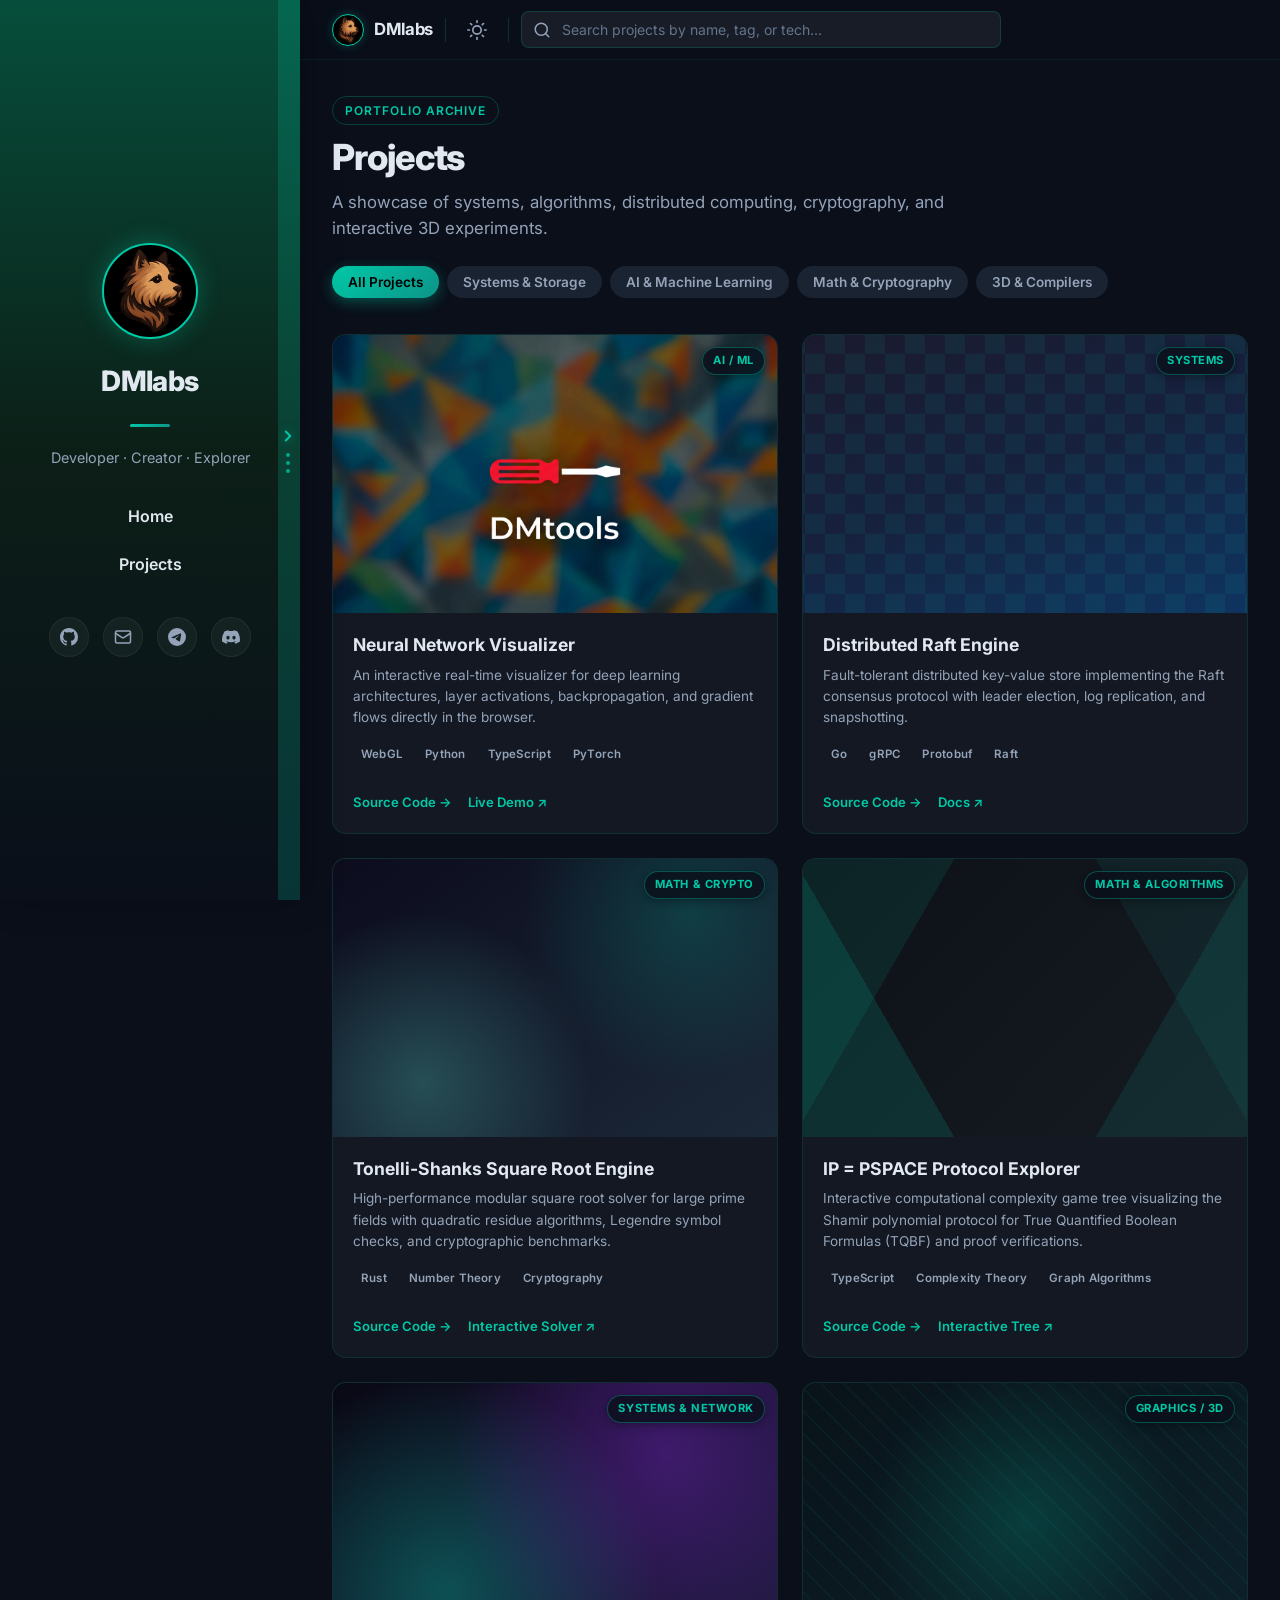
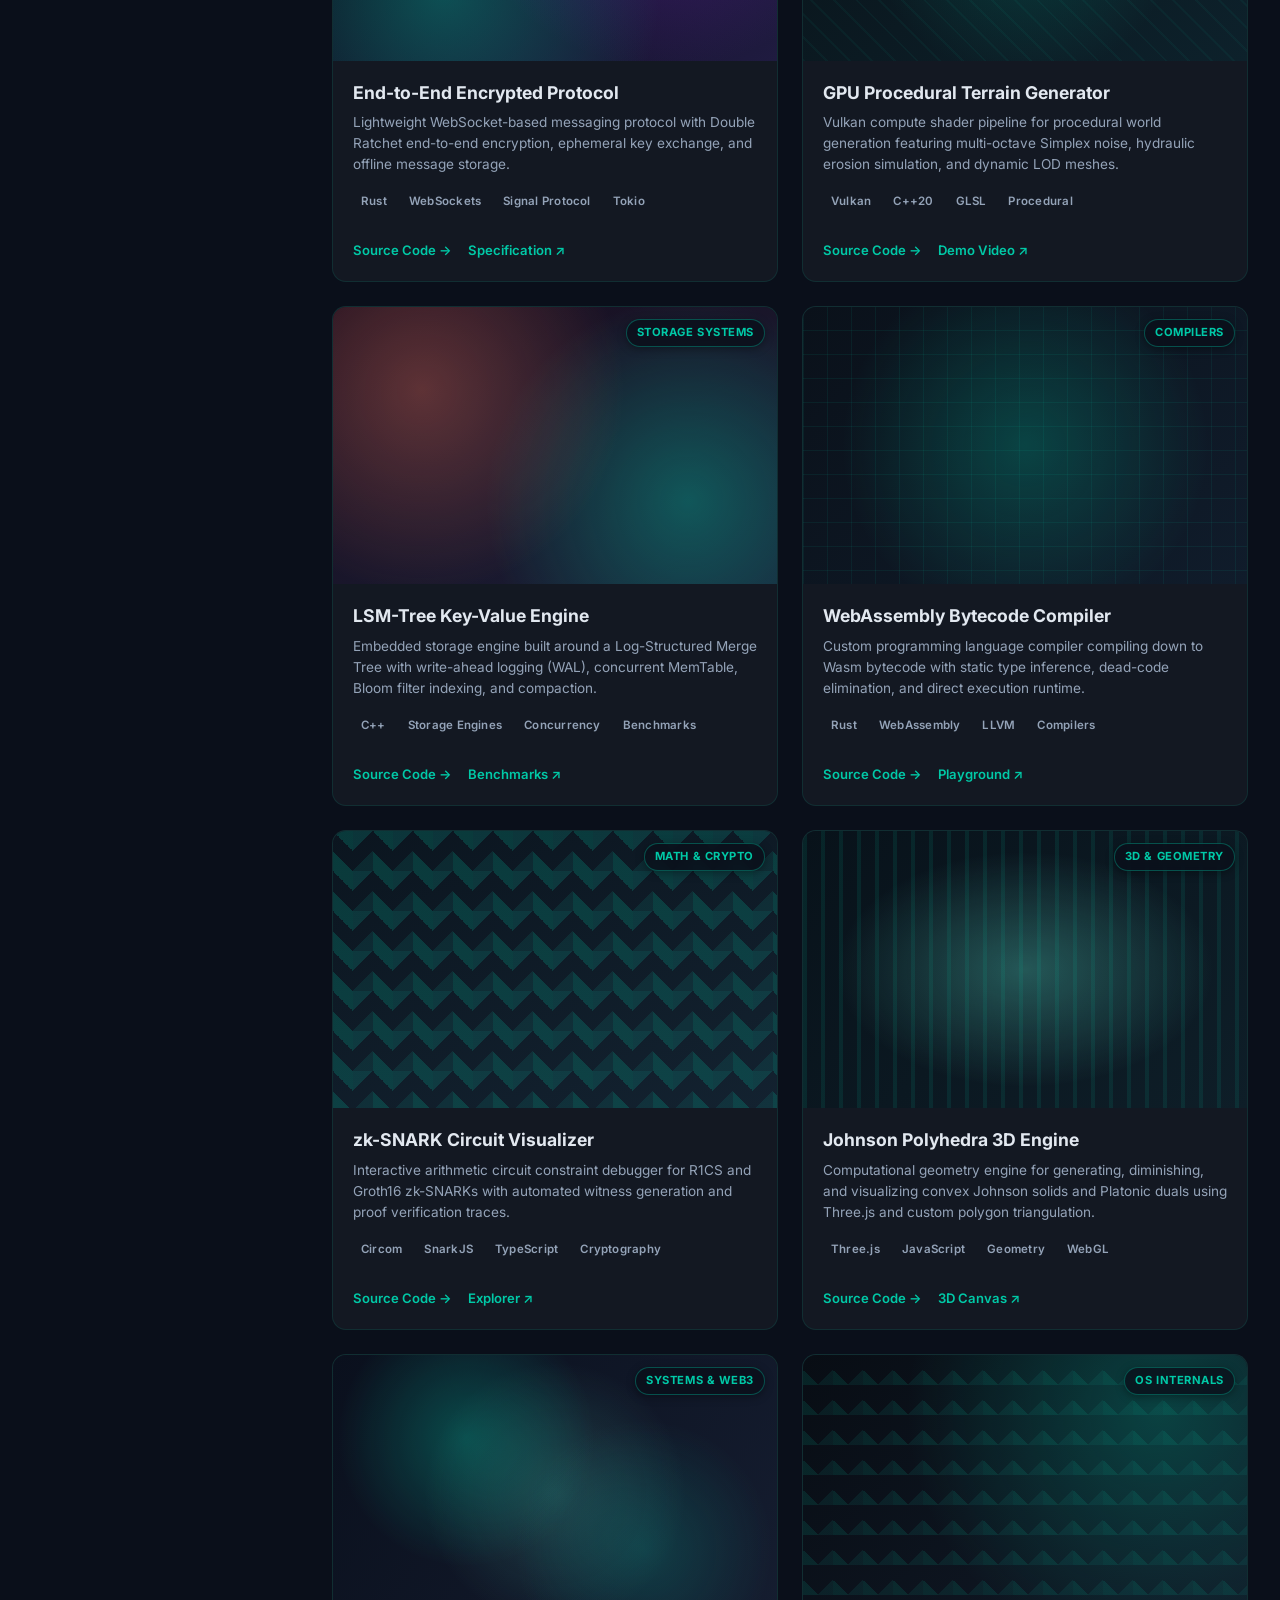
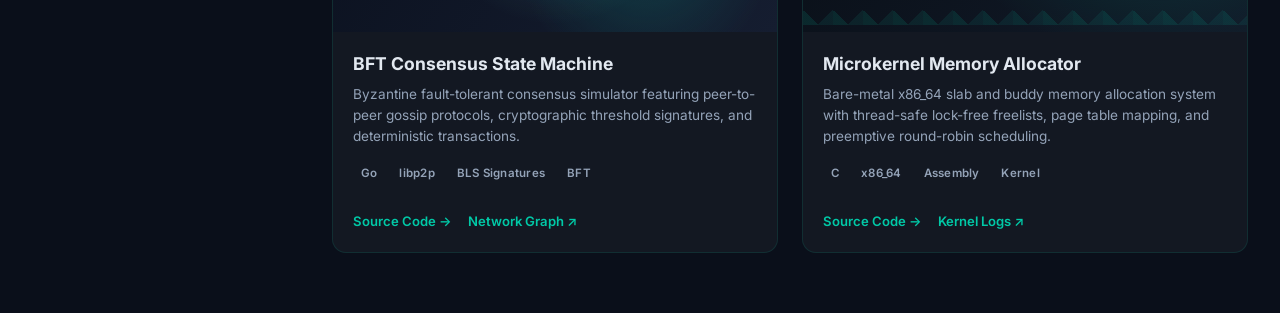
==== commit 48032720: "Added curtain sidepanel opening" ====
--- a/projects.html
+++ b/projects.html
@@ -28,6 +28,10 @@
 
     <!-- ==================== Sidebar (Left Side) ==================== -->
     <aside class="sidebar" id="sidebar" aria-label="Sidebar panel">
+
+      <!-- Background Overlay (zerobone.net style) -->
+      <div class="sidebar-bg sidebar-overlay" style="background-color:rgb(10,41,132);background-image:url(assets/img/bg.jpg)"></div>
+
       <!-- Toggle / Sliver strip on the right edge of the sidebar -->
       <div class="sidebar-handle" id="sidebar-handle" role="button" tabindex="0" aria-label="Toggle fullscreen"
         title="Toggle fullscreen / small side bar">
@@ -51,15 +55,7 @@
         </div>
       </div>
 
-      <!-- Close / Restore button -->
-      <button class="sidebar-close" id="sidebar-close" aria-label="Return to small side bar"
-        title="Return to small side bar">
-        <svg viewBox="0 0 24 24" fill="none" stroke="currentColor" stroke-width="2" stroke-linecap="round"
-          stroke-linejoin="round">
-          <line x1="18" y1="6" x2="6" y2="18" />
-          <line x1="6" y1="6" x2="18" y2="18" />
-        </svg>
-      </button>
+
 
       <div class="sidebar-inner">
         <!-- Logo -->
@@ -200,7 +196,7 @@
           <!-- Card 1: Neural Network Visualizer -->
           <article class="project-card" data-category="ai">
             <div class="card-image">
-              <div class="card-image-inner pattern-1"></div>
+              <img src="DMtools.jpg" alt="DMtools project screenshot" class="card-image-inner" style="width:100%;height:100%;object-fit:cover;">
               <span class="card-badge">AI / ML</span>
             </div>
             <div class="card-body">
@@ -213,7 +209,7 @@
                 <span class="tag-pill">PyTorch</span>
               </div>
               <div class="card-actions">
-                <a href="#" class="card-action-link">Source Code →</a>
+                <a href="https://github.com/DMnext/DMtools" target="_blank" rel="noopener noreferrer" class="card-action-link">Source Code →</a>
                 <a href="#" class="card-action-link">Live Demo ↗</a>
               </div>
             </div>
@@ -475,7 +471,7 @@
     </div>
 
     <!-- Sidebar overlay for mobile / fullscreen backdrop -->
-    <div class="sidebar-overlay" id="sidebar-overlay"></div>
+    <div class="sidebar-backdrop" id="sidebar-overlay"></div>
 
   </div>
 
--- a/style.css
+++ b/style.css
@@ -126,6 +126,7 @@
   transition: margin var(--transition);
 }
 
+
 /* ============================================ Header / Top Bar */
 .top-bar {
   position: sticky;
@@ -269,10 +270,11 @@
   justify-content: center;
   padding: 40px 28px;
   z-index: 200;
-  transition: background var(--transition-slow), transform 0.35s cubic-bezier(0.16, 1, 0.3, 1), width 0.35s cubic-bezier(0.16, 1, 0.3, 1);
+  transition: background var(--transition-slow), transform 0.38s cubic-bezier(0.16, 1, 0.3, 1), width 0.38s cubic-bezier(0.16, 1, 0.3, 1), box-shadow 0.38s ease;
   overflow-y: auto;
   overflow-x: hidden;
   box-shadow: 8px 0 32px rgba(0, 0, 0, 0.25);
+  touch-action: pan-y;
 }
 
 /* Fullscreen Mode */
@@ -282,12 +284,50 @@
   box-shadow: 0 0 50px rgba(0, 0, 0, 0.6);
 }
 
-/* Suppress transition during active gesture slide */
-.sidebar.sliding {
+/* Suppress transition during active curtain slide / gesture */
+.sidebar.sliding,
+.sidebar.sliding .sidebar-bg,
+.sidebar.sliding .sidebar-inner {
   transition: none !important;
+  user-select: none !important;
+}
+
+/* Sidebar Background Image & Overlay (zerobone.net style) */
+.sidebar-bg {
+  top: 0;
+  left: 0;
+  right: 0;
+  bottom: 0;
+  background-size: cover;
+  background-position: center;
+  background-repeat: no-repeat;
+  pointer-events: none;
+  transition: transform 0.38s cubic-bezier(0.16, 1, 0.3, 1);
+  will-change: transform;
+}
+
+.sidebar-bg.sidebar-overlay::after {
+  content: "";
+  position: absolute;
+  top: 0;
+  left: 0;
+  right: 0;
+  bottom: 0;
+  width: 100%;
+  height: 100%;
+  background: -moz-linear-gradient(top, rgba(10, 41, 132, 0.4) 0%, rgba(10, 15, 26, 0.72) 45%, rgba(10, 15, 26, 0.94) 100%);
+  background: -webkit-linear-gradient(top, rgba(10, 41, 132, 0.4) 0%, rgba(10, 15, 26, 0.72) 45%, rgba(10, 15, 26, 0.94) 100%);
+  background: linear-gradient(180deg, rgba(10, 41, 132, 0.4) 0%, rgba(10, 15, 26, 0.72) 45%, rgba(10, 15, 26, 0.94) 100%);
+  pointer-events: none;
+}
+
+[data-theme="light"] .sidebar-bg.sidebar-overlay::after {
+  background: linear-gradient(180deg, rgba(10, 41, 132, 0.25) 0%, rgba(240, 245, 250, 0.75) 45%, rgba(240, 245, 250, 0.94) 100%);
 }
 
 .sidebar-inner {
+  position: relative;
+  z-index: 2;
   display: flex;
   flex-direction: column;
   align-items: center;
@@ -349,14 +389,10 @@
   display: none;
 }
 
-/* Fullscreen: arrow points left (collapse) */
-.sidebar.fullscreen .sliver-arrow.icon-expand,
-.sidebar.open .sliver-arrow.icon-expand {
-  display: none;
-}
-.sidebar.fullscreen .sliver-arrow.icon-collapse,
-.sidebar.open .sliver-arrow.icon-collapse {
-  display: block;
+/* Fullscreen only: arrow points left (collapse back to panel) */
+.sidebar.fullscreen .sliver-arrow.icon-expand {
+}
+.sidebar.fullscreen .sliver-arrow.icon-collapse {
 }
 
 .sliver-grip {
@@ -536,42 +572,28 @@
 }
 .social-links a svg { width: 18px; height: 18px; }
 
-/* Close / Restore button */
+/* Close / Restore button (Removed) */
 .sidebar-close {
+  display: none !important;
+}
+
+#sidebar-overlay,
+.sidebar-backdrop {
   display: none;
-  position: absolute;
-  top: 16px; right: 24px;
-  width: 38px; height: 38px;
-  border: none;
-  background: rgba(255, 255, 255, 0.08);
-  color: var(--text-secondary);
-  border-radius: 50%;
-  cursor: pointer;
-  align-items: center;
-  justify-content: center;
-  transition: background var(--transition), color var(--transition), transform var(--transition);
-  z-index: 220;
-}
-.sidebar-close:hover {
-  background: rgba(0, 201, 167, 0.15);
-  color: var(--accent);
-  transform: scale(1.08);
-}
-.sidebar-close svg { width: 20px; height: 20px; }
-
-/* Show close button when in fullscreen or open on mobile */
-.sidebar.fullscreen .sidebar-close,
-.sidebar.open .sidebar-close {
-  display: flex;
-}
-
-.sidebar-overlay {
-  display: none;
-  position: fixed; inset: 0;
+  position: fixed;
+  inset: 0;
   background: var(--overlay-bg);
   z-index: 199;
   opacity: 0;
   transition: opacity var(--transition);
+  pointer-events: none;
+}
+
+#sidebar-overlay.active,
+.sidebar-backdrop.active {
+  display: block;
+  opacity: 1;
+  pointer-events: auto;
 }
 
 /* ============================================ Introduction Section */
@@ -1207,12 +1229,12 @@
 /* ============================================ Responsive — Tablet & Mobile (< 1024px) */
 @media (max-width: 1023px) {
   .main-content {
-    margin-left: 0 !important;
+    margin-left: var(--sliver-width) !important;
     margin-right: 0 !important;
   }
 
   .top-bar {
-    padding-left: calc(var(--sliver-width) + 12px);
+    padding-left: 12px;
     padding-right: 16px;
   }
 
@@ -1224,7 +1246,7 @@
     width: 100vw !important;
     max-width: 100vw;
     /* Translate left so only --sliver-width remains visible on the left edge */
-    transform: translateX(calc(-100% + var(--sliver-width))) !important;
+    transform: translateX(calc(-100% + var(--sliver-width)));
     box-shadow: 8px 0 32px rgba(0, 0, 0, 0.45);
     padding: 60px 24px 40px;
     z-index: 200;
@@ -1233,7 +1255,7 @@
   /* When open: slides onto the whole screen */
   .sidebar.open,
   .sidebar.fullscreen {
-    transform: translateX(0) !important;
+    transform: translateX(0); box-shadow: 14px 0 50px rgba(0, 0, 0, 0.65);
   }
 
   /* The handle is the sliver itself on mobile */
@@ -1255,9 +1277,8 @@
   }
 
   /* Always show close button on mobile when open */
-  .sidebar.open .sidebar-close,
-  .sidebar.fullscreen .sidebar-close {
-    display: flex !important;
+  .sidebar-close {
+    display: none !important;
   }
 
   .sidebar-overlay.active {
@@ -1274,7 +1295,6 @@
 @media (max-width: 767px) {
   .top-bar {
     padding: 10px 16px;
-    padding-left: calc(var(--sliver-width) + 12px);
     gap: 8px;
   }
   .intro-section { padding: 28px 16px 16px; }
@@ -1296,3 +1316,22 @@
   padding: 0; margin: -1px; overflow: hidden;
   clip: rect(0,0,0,0); white-space: nowrap; border: 0;
 }
+
+/* Desktop Collapsed Sidebar Support */
+@media (min-width: 1024px) {
+  .sidebar.collapsed {
+    box-shadow: 4px 0 20px rgba(0, 0, 0, 0.35);
+  }
+  .sidebar.collapsed ~ .main-content {
+  }
+  .sidebar.collapsed .sidebar-handle {
+    background: var(--bg-surface);
+    border-right: 2px solid var(--accent);
+    box-shadow: 4px 0 16px rgba(0, 201, 167, 0.25);
+    cursor: pointer;
+    animation: sliverPulseLeft 3s ease-in-out infinite;
+  }
+}
+
+.sidebar.sliding ~ .main-content {
+}
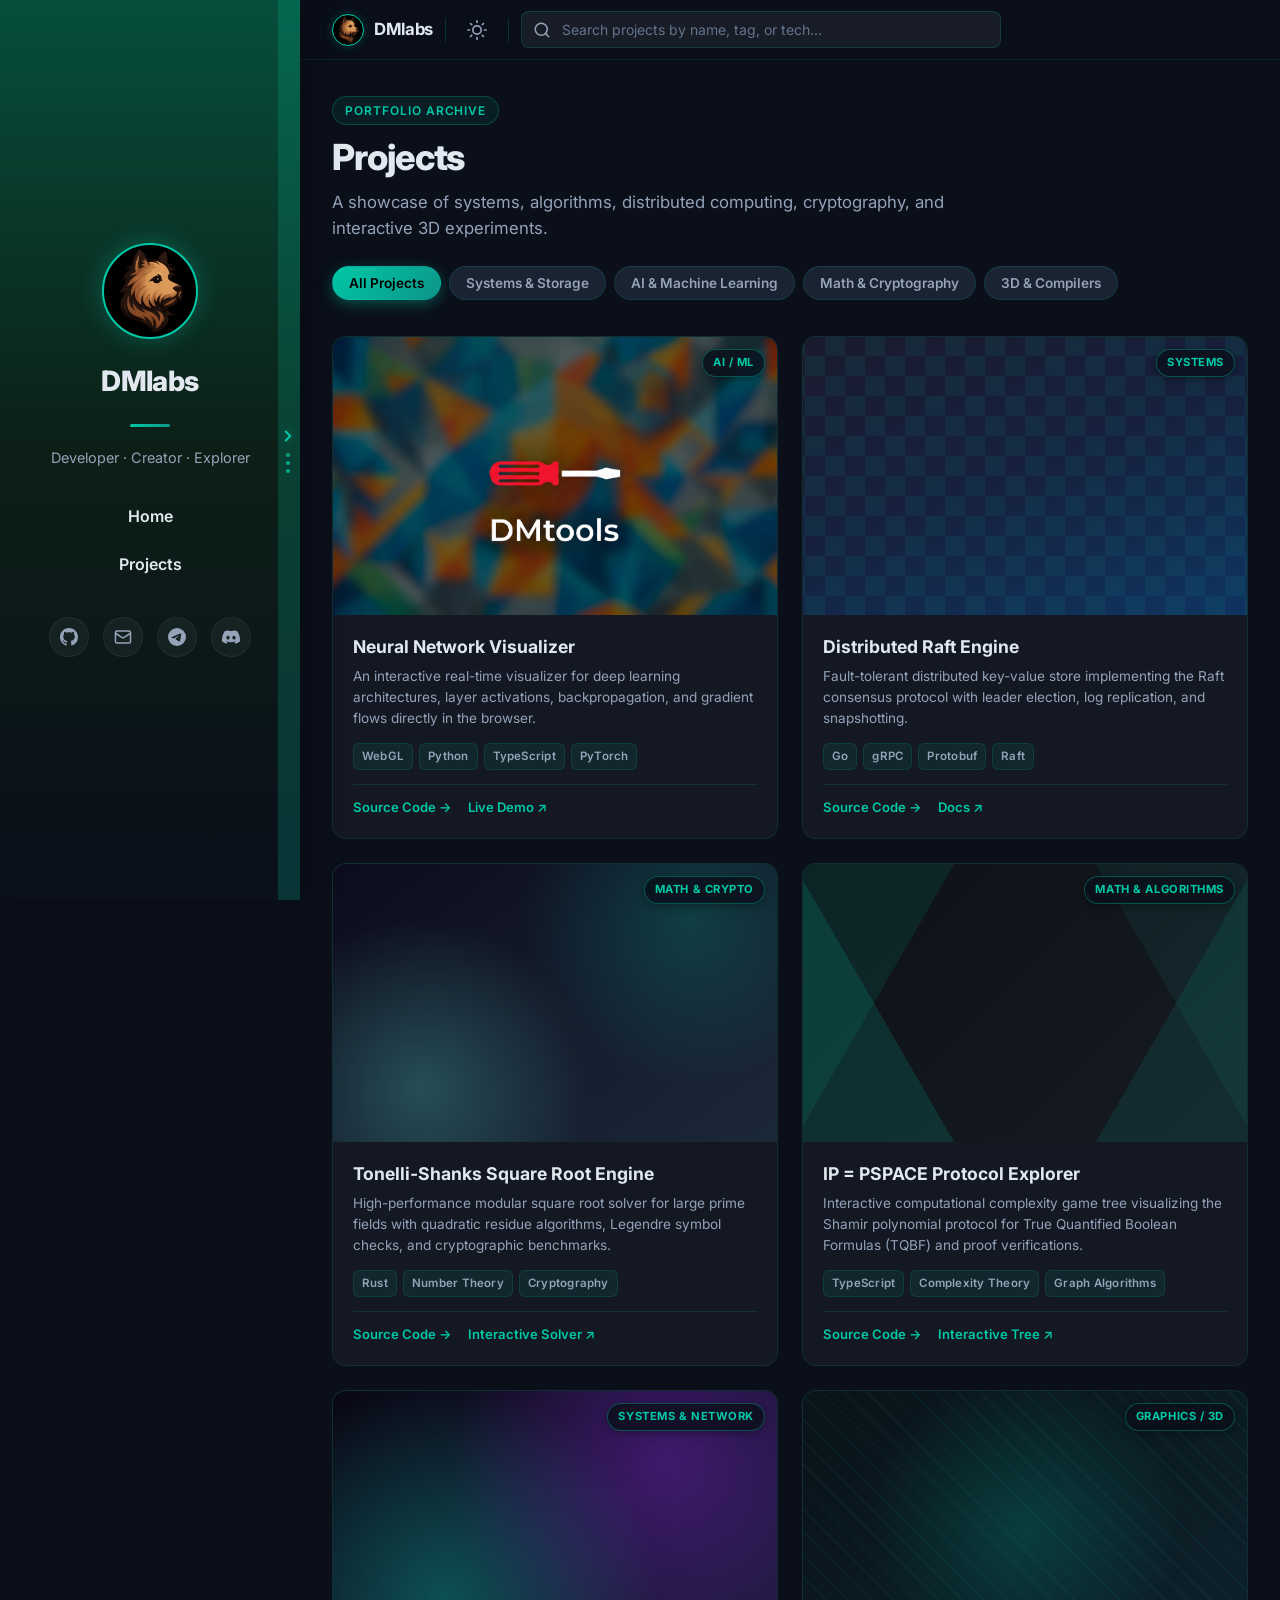
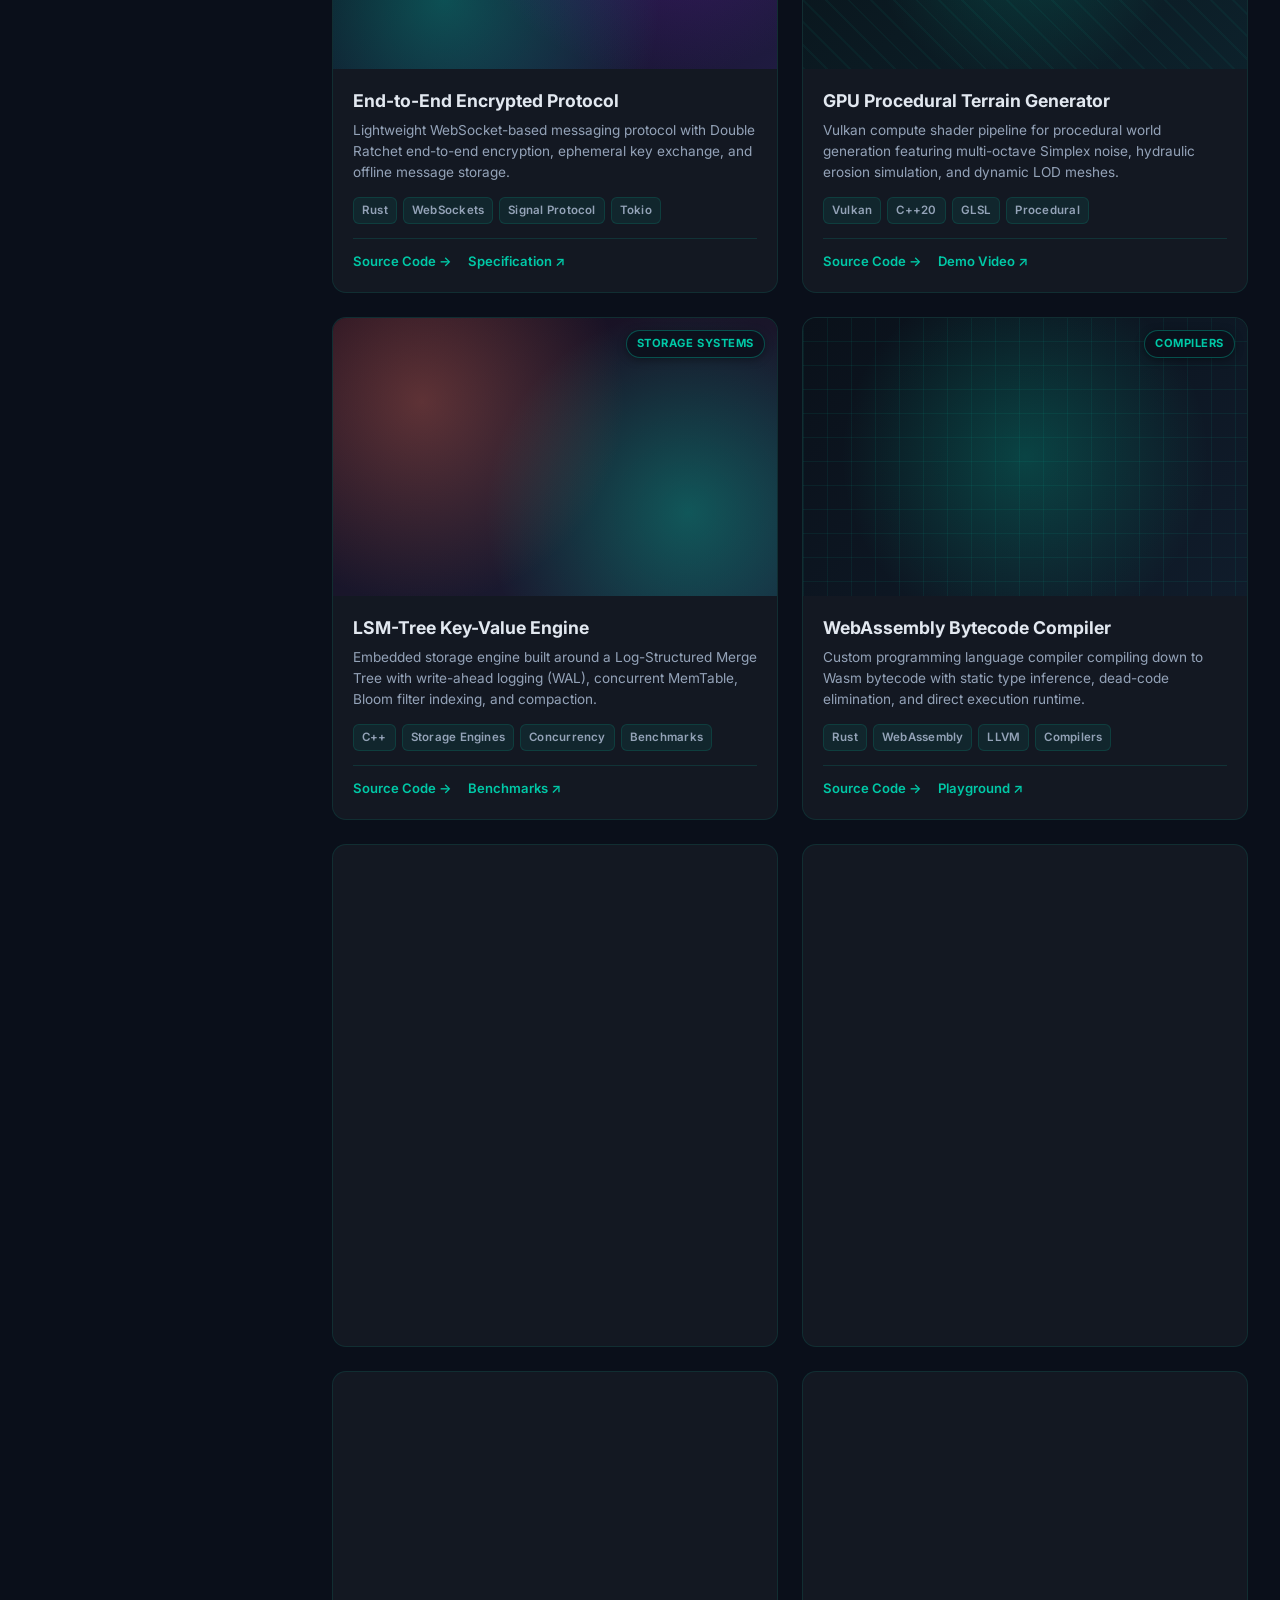
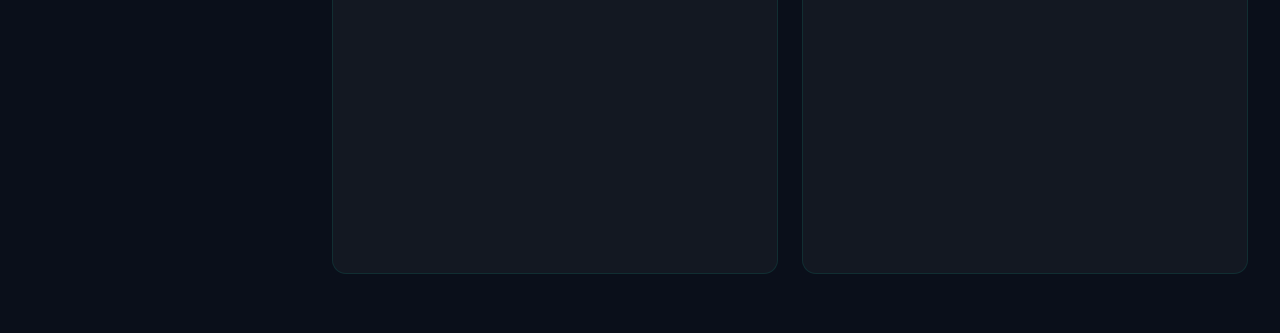
==== commit 58d8e6ce: "optimized the code" ====
--- a/projects.html
+++ b/projects.html
@@ -18,6 +18,11 @@
   <meta property="og:description" content="Explore projects by DMlabs — Systems, AI/ML, Cryptography, and 3D Graphics.">
   <meta property="og:type" content="website">
   <meta property="og:image" content="logo.png">
+
+  <!-- Google Fonts (preloaded for non-blocking performance) -->
+  <link rel="preconnect" href="https://fonts.googleapis.com">
+  <link rel="preconnect" href="https://fonts.gstatic.com" crossorigin>
+  <link rel="stylesheet" href="https://fonts.googleapis.com/css2?family=Inter:wght@300;400;500;600;700;800&display=swap">
 
   <link rel="stylesheet" href="style.css">
 </head>
@@ -61,7 +66,7 @@
         <!-- Logo -->
         <a href="index.html" class="brand-logo-link" aria-label="DMlabs Homepage">
           <div class="brand-logo-container">
-            <img src="logo.png" alt="DMlabs Logo" class="brand-logo" width="96" height="96">
+            <img src="logo.png" alt="DMlabs Logo" class="brand-logo" width="96" height="96" loading="lazy" decoding="async">
           </div>
         </a>
 
@@ -129,7 +134,7 @@
 
         <!-- Brand Logo & Name in Header -->
         <a href="index.html" class="top-bar-brand" aria-label="DMlabs Home">
-          <img src="logo.png" alt="DMlabs logo" class="top-bar-logo" width="32" height="32">
+          <img src="logo.png" alt="DMlabs logo" class="top-bar-logo" width="32" height="32" fetchpriority="high">
           <span class="top-bar-name">DMlabs</span>
         </a>
 
@@ -196,7 +201,7 @@
           <!-- Card 1: Neural Network Visualizer -->
           <article class="project-card" data-category="ai">
             <div class="card-image">
-              <img src="DMtools.jpg" alt="DMtools project screenshot" class="card-image-inner" style="width:100%;height:100%;object-fit:cover;">
+              <img src="DMtools.jpg" alt="DMtools project screenshot" class="card-image-inner" loading="lazy" decoding="async" style="width:100%;height:100%;object-fit:cover;">
               <span class="card-badge">AI / ML</span>
             </div>
             <div class="card-body">
--- a/style.css
+++ b/style.css
@@ -2,8 +2,7 @@
    DMlabs Portfolio — Design System & Styles
    ============================================ */
 
-/* --- Google Fonts --- */
-@import url('https://fonts.googleapis.com/css2?family=Inter:wght@300;400;500;600;700;800&display=swap');
+/* --- Google Fonts loaded via <link> in HTML for non-blocking performance --- */
 
 /* --- CSS Custom Properties (Dark Theme — Default) --- */
 :root {
@@ -35,6 +34,9 @@
   --scrollbar-thumb: #1e3a30;
   --handle-color: rgba(0, 201, 167, 0.2);
   --handle-hover: rgba(0, 201, 167, 0.45);
+  --accent-subtle: rgba(0, 201, 167, 0.08);
+  --border-color: rgba(0, 201, 167, 0.15);
+  --accent-hover: #5eead4;
 
   /* Sizing */
   --sidebar-width: 300px;
@@ -79,6 +81,9 @@
   --scrollbar-thumb: #a0d8cc;
   --handle-color: rgba(13, 148, 136, 0.2);
   --handle-hover: rgba(13, 148, 136, 0.4);
+  --accent-subtle: rgba(13, 148, 136, 0.08);
+  --border-color: rgba(13, 148, 136, 0.18);
+  --accent-hover: #0d9488;
 }
 
 /* --- Reset & Base --- */
@@ -315,8 +320,6 @@
   bottom: 0;
   width: 100%;
   height: 100%;
-  background: -moz-linear-gradient(top, rgba(10, 41, 132, 0.4) 0%, rgba(10, 15, 26, 0.72) 45%, rgba(10, 15, 26, 0.94) 100%);
-  background: -webkit-linear-gradient(top, rgba(10, 41, 132, 0.4) 0%, rgba(10, 15, 26, 0.72) 45%, rgba(10, 15, 26, 0.94) 100%);
   background: linear-gradient(180deg, rgba(10, 41, 132, 0.4) 0%, rgba(10, 15, 26, 0.72) 45%, rgba(10, 15, 26, 0.94) 100%);
   pointer-events: none;
 }
@@ -601,6 +604,9 @@
   padding: 48px 32px 24px;
   max-width: 820px;
   animation: fadeInUp 0.6s ease backwards;
+  will-change: transform;
+  content-visibility: auto;
+  contain-intrinsic-size: auto 380px;
 }
 
 .intro-badge {
@@ -821,6 +827,9 @@
   transition: transform var(--transition), box-shadow var(--transition),
     border-color var(--transition), background var(--transition), opacity var(--transition);
   animation: fadeInUp 0.6s ease backwards;
+  will-change: transform;
+  content-visibility: auto;
+  contain-intrinsic-size: auto 380px;
 }
 .project-card:nth-child(1) { animation-delay: 0.05s; }
 .project-card:nth-child(2) { animation-delay: 0.12s; }
@@ -1322,8 +1331,6 @@
   .sidebar.collapsed {
     box-shadow: 4px 0 20px rgba(0, 0, 0, 0.35);
   }
-  .sidebar.collapsed ~ .main-content {
-  }
   .sidebar.collapsed .sidebar-handle {
     background: var(--bg-surface);
     border-right: 2px solid var(--accent);
@@ -1333,5 +1340,3 @@
   }
 }
 
-.sidebar.sliding ~ .main-content {
-}
